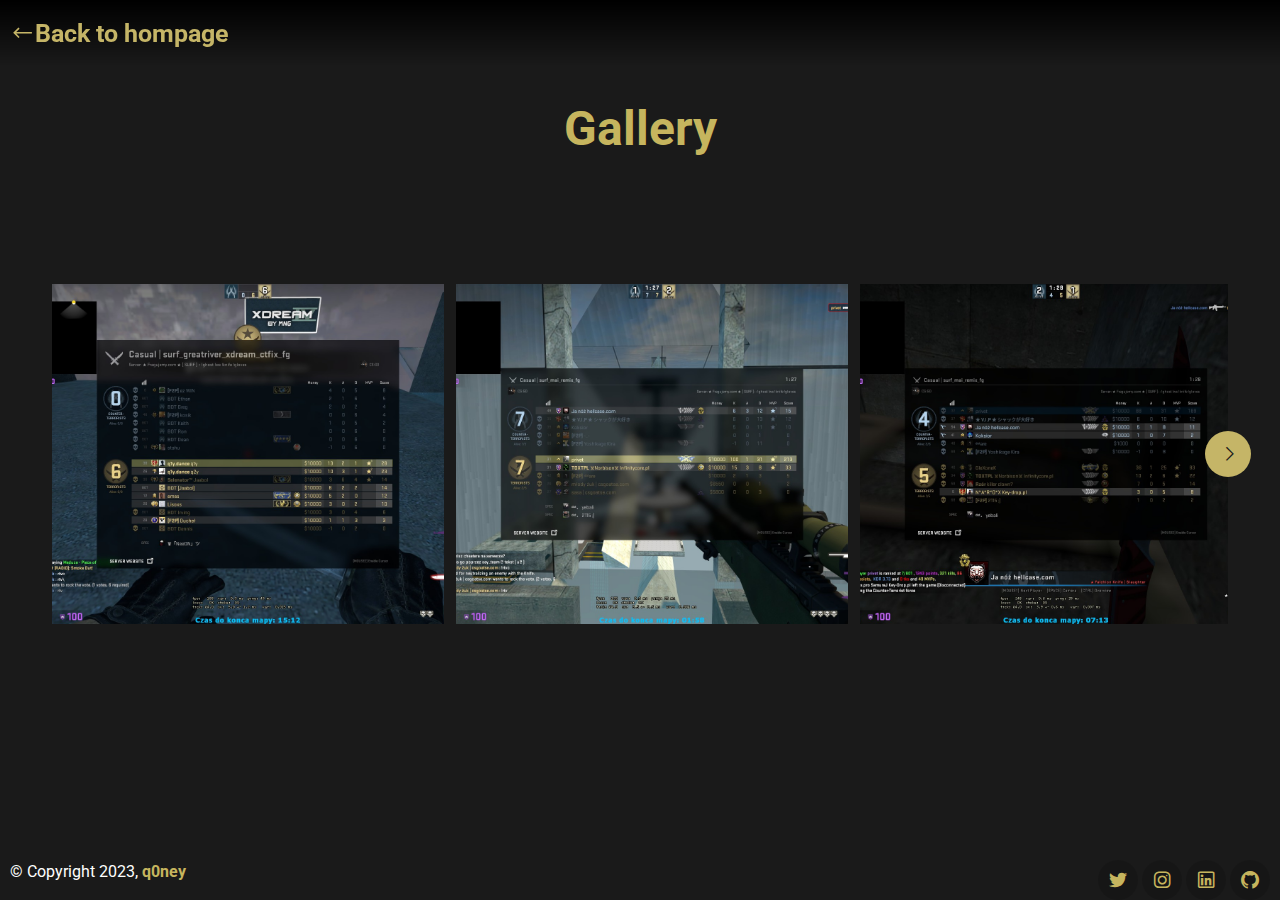
==== gallery.html @ 72ba7443 "Update" ====
<!DOCTYPE html>
<html lang="en">
<head>
<meta charset="UTF-8">
  <meta name="viewport" content="width=device-width, initial-scale=1.0">
  <title>Jakub Pasik's Gallery</title>
  <link rel="stylesheet" href="./assets/css/aos.css">
  <link rel="stylesheet" href="./assets/css/bootstrap.min.css">
  <link rel="stylesheet" href="./assets/css/line-awesome.min.css">
  <link rel="stylesheet" href="./assets/css/style.css">


  <script src="https://ajax.googleapis.com/ajax/libs/jquery/3.5.1/jquery.min.js"></script>
  <script src="./assets/js/bootstrap.bundle.min.js"></script>
  <script src="./assets/js/aos.js"></script>
  <script src="./assets/js/main.js"></script>
  
  <script> $(function() { AOS.init(); }); </script>

</head>
<body>
    <nav class="back-nav">
    <a class="back-btn link-custom" target="_blank" rel="nofollow noopener" href="index.html" ><i class="las la-long-arrow-alt-left"></i>Back to hompage</a>
    </nav>
<div class="container " style="max-width: 1200px; height: 800px; margin-top: 100px;"> 

    
    <div class="row pb-4 gallery-tittle">
        <h1>Gallery</h1>
    </div>

    <div class="wrapper">
      <i id="left" class="las la-angle-left"></i>
      <div class="carousel">
        <img src="/assets/images/img1.jpg" alt="img" draggable="false">
        <img src="/assets/images/img2.jpg" alt="img" draggable="false">
        <img src="/assets/images/img3.jpg" alt="img" draggable="false">
        <img src="/assets/images/img4.jpg" alt="img" draggable="false">
      </div>
      <i id="right" class="las la-angle-right"></i>
    </div>

    



    
      
    
 

    

    
   
</div>












<div class="footer">
    <div class="row gy-4 justify-content-between">
        <div class="col-auto">
            <p class="mb-0">&copy; Copyright 2023,<a href="https://github.com/q0ney" class="fw-bold"> q0ney</a></p>
        </div>
        <div class="col-auto">
            <div class="social-icons">
                <a href="https://twitter.com/q0ney"><i class="lab la-twitter"></i></a>
                <a href="https://www.instagram.com/q0ney_/"><i class="lab la-instagram"></i></a>
                <a href="https://pl.linkedin.com/in/jakub-pasik-7a829725a"><i class="lab la-linkedin"></i></a>
                <a href="https://github.com/q0ney"><i class="lab la-github"></i></a>
            </div>
        </div>
    </div>
  </div>



  <script src="./assets/js/slider.js"></script>


</body>
</html>
---- assets/css/line-awesome.min.css ----
.la,.lab,.lad,.lal,.lar,.las{-moz-osx-font-smoothing:grayscale;-webkit-font-smoothing:antialiased;display:inline-block;font-style:normal;font-variant:normal;text-rendering:auto;line-height:1}.la-lg{font-size:1.33333em;line-height:.75em;vertical-align:-.0667em}.la-xs{font-size:.75em}.la-sm{font-size:.875em}.la-1x{font-size:1em}.la-2x{font-size:2em}.la-3x{font-size:3em}.la-4x{font-size:4em}.la-5x{font-size:5em}.la-6x{font-size:6em}.la-7x{font-size:7em}.la-8x{font-size:8em}.la-9x{font-size:9em}.la-10x{font-size:10em}.la-fw{text-align:center;width:1.25em}.la-ul{list-style-type:none;margin-left:2.5em;padding-left:0}.la-ul>li{position:relative}.la-li{left:-2em;position:absolute;text-align:center;width:2em;line-height:inherit}.la-border{border:solid .08em #eee;border-radius:.1em;padding:.2em .25em .15em}.la-pull-left{float:left}.la-pull-right{float:right}.la.la-pull-left,.lab.la-pull-left,.lal.la-pull-left,.lar.la-pull-left,.las.la-pull-left{margin-right:.3em}.la.la-pull-right,.lab.la-pull-right,.lal.la-pull-right,.lar.la-pull-right,.las.la-pull-right{margin-left:.3em}.la-spin{-webkit-animation:la-spin 2s infinite linear;animation:la-spin 2s infinite linear}.la-pulse{-webkit-animation:la-spin 1s infinite steps(8);animation:la-spin 1s infinite steps(8)}@-webkit-keyframes la-spin{0%{-webkit-transform:rotate(0);transform:rotate(0)}100%{-webkit-transform:rotate(360deg);transform:rotate(360deg)}}@keyframes la-spin{0%{-webkit-transform:rotate(0);transform:rotate(0)}100%{-webkit-transform:rotate(360deg);transform:rotate(360deg)}}.la-rotate-90{-webkit-transform:rotate(90deg);transform:rotate(90deg)}.la-rotate-180{-webkit-transform:rotate(180deg);transform:rotate(180deg)}.la-rotate-270{-webkit-transform:rotate(270deg);transform:rotate(270deg)}.la-flip-horizontal{-webkit-transform:scale(-1,1);transform:scale(-1,1)}.la-flip-vertical{-webkit-transform:scale(1,-1);transform:scale(1,-1)}.la-flip-both,.la-flip-horizontal.la-flip-vertical{-webkit-transform:scale(-1,-1);transform:scale(-1,-1)}:root .la-flip-both,:root .la-flip-horizontal,:root .la-flip-vertical,:root .la-rotate-180,:root .la-rotate-270,:root .la-rotate-90{-webkit-filter:none;filter:none}.la-stack{display:inline-block;height:2em;line-height:2em;position:relative;vertical-align:middle;width:2.5em}.la-stack-1x,.la-stack-2x{left:0;position:absolute;text-align:center;width:100%}.la-stack-1x{line-height:inherit}.la-stack-2x{font-size:2em}.la-inverse{color:#fff}.la-500px:before{content:"\f26e"}.la-accessible-icon:before{content:"\f368"}.la-accusoft:before{content:"\f369"}.la-acquisitions-incorporated:before{content:"\f6af"}.la-ad:before{content:"\f641"}.la-address-book:before{content:"\f2b9"}.la-address-card:before{content:"\f2bb"}.la-adjust:before{content:"\f042"}.la-adn:before{content:"\f170"}.la-adobe:before{content:"\f778"}.la-adversal:before{content:"\f36a"}.la-affiliatetheme:before{content:"\f36b"}.la-air-freshener:before{content:"\f5d0"}.la-airbnb:before{content:"\f834"}.la-algolia:before{content:"\f36c"}.la-align-center:before{content:"\f037"}.la-align-justify:before{content:"\f039"}.la-align-left:before{content:"\f036"}.la-align-right:before{content:"\f038"}.la-alipay:before{content:"\f642"}.la-allergies:before{content:"\f461"}.la-amazon:before{content:"\f270"}.la-amazon-pay:before{content:"\f42c"}.la-ambulance:before{content:"\f0f9"}.la-american-sign-language-interpreting:before{content:"\f2a3"}.la-amilia:before{content:"\f36d"}.la-anchor:before{content:"\f13d"}.la-android:before{content:"\f17b"}.la-angellist:before{content:"\f209"}.la-angle-double-down:before{content:"\f103"}.la-angle-double-left:before{content:"\f100"}.la-angle-double-right:before{content:"\f101"}.la-angle-double-up:before{content:"\f102"}.la-angle-down:before{content:"\f107"}.la-angle-left:before{content:"\f104"}.la-angle-right:before{content:"\f105"}.la-angle-up:before{content:"\f106"}.la-angry:before{content:"\f556"}.la-angrycreative:before{content:"\f36e"}.la-angular:before{content:"\f420"}.la-ankh:before{content:"\f644"}.la-app-store:before{content:"\f36f"}.la-app-store-ios:before{content:"\f370"}.la-apper:before{content:"\f371"}.la-apple:before{content:"\f179"}.la-apple-alt:before{content:"\f5d1"}.la-apple-pay:before{content:"\f415"}.la-archive:before{content:"\f187"}.la-archway:before{content:"\f557"}.la-arrow-alt-circle-down:before{content:"\f358"}.la-arrow-alt-circle-left:before{content:"\f359"}.la-arrow-alt-circle-right:before{content:"\f35a"}.la-arrow-alt-circle-up:before{content:"\f35b"}.la-arrow-circle-down:before{content:"\f0ab"}.la-arrow-circle-left:before{content:"\f0a8"}.la-arrow-circle-right:before{content:"\f0a9"}.la-arrow-circle-up:before{content:"\f0aa"}.la-arrow-down:before{content:"\f063"}.la-arrow-left:before{content:"\f060"}.la-arrow-right:before{content:"\f061"}.la-arrow-up:before{content:"\f062"}.la-arrows-alt:before{content:"\f0b2"}.la-arrows-alt-h:before{content:"\f337"}.la-arrows-alt-v:before{content:"\f338"}.la-artstation:before{content:"\f77a"}.la-assistive-listening-systems:before{content:"\f2a2"}.la-asterisk:before{content:"\f069"}.la-asymmetrik:before{content:"\f372"}.la-at:before{content:"\f1fa"}.la-atlas:before{content:"\f558"}.la-atlassian:before{content:"\f77b"}.la-atom:before{content:"\f5d2"}.la-audible:before{content:"\f373"}.la-audio-description:before{content:"\f29e"}.la-autoprefixer:before{content:"\f41c"}.la-avianex:before{content:"\f374"}.la-aviato:before{content:"\f421"}.la-award:before{content:"\f559"}.la-aws:before{content:"\f375"}.la-baby:before{content:"\f77c"}.la-baby-carriage:before{content:"\f77d"}.la-backspace:before{content:"\f55a"}.la-backward:before{content:"\f04a"}.la-bacon:before{content:"\f7e5"}.la-balance-scale:before{content:"\f24e"}.la-balance-scale-left:before{content:"\f515"}.la-balance-scale-right:before{content:"\f516"}.la-ban:before{content:"\f05e"}.la-band-aid:before{content:"\f462"}.la-bandcamp:before{content:"\f2d5"}.la-barcode:before{content:"\f02a"}.la-bars:before{content:"\f0c9"}.la-baseball-ball:before{content:"\f433"}.la-basketball-ball:before{content:"\f434"}.la-bath:before{content:"\f2cd"}.la-battery-empty:before{content:"\f244"}.la-battery-full:before{content:"\f240"}.la-battery-half:before{content:"\f242"}.la-battery-quarter:before{content:"\f243"}.la-battery-three-quarters:before{content:"\f241"}.la-battle-net:before{content:"\f835"}.la-bed:before{content:"\f236"}.la-beer:before{content:"\f0fc"}.la-behance:before{content:"\f1b4"}.la-behance-square:before{content:"\f1b5"}.la-bell:before{content:"\f0f3"}.la-bell-slash:before{content:"\f1f6"}.la-bezier-curve:before{content:"\f55b"}.la-bible:before{content:"\f647"}.la-bicycle:before{content:"\f206"}.la-biking:before{content:"\f84a"}.la-bimobject:before{content:"\f378"}.la-binoculars:before{content:"\f1e5"}.la-biohazard:before{content:"\f780"}.la-birthday-cake:before{content:"\f1fd"}.la-bitbucket:before{content:"\f171"}.la-bitcoin:before{content:"\f379"}.la-bity:before{content:"\f37a"}.la-black-tie:before{content:"\f27e"}.la-blackberry:before{content:"\f37b"}.la-blender:before{content:"\f517"}.la-blender-phone:before{content:"\f6b6"}.la-blind:before{content:"\f29d"}.la-blog:before{content:"\f781"}.la-blogger:before{content:"\f37c"}.la-blogger-b:before{content:"\f37d"}.la-bluetooth:before{content:"\f293"}.la-bluetooth-b:before{content:"\f294"}.la-bold:before{content:"\f032"}.la-bolt:before{content:"\f0e7"}.la-bomb:before{content:"\f1e2"}.la-bone:before{content:"\f5d7"}.la-bong:before{content:"\f55c"}.la-book:before{content:"\f02d"}.la-book-dead:before{content:"\f6b7"}.la-book-medical:before{content:"\f7e6"}.la-book-open:before{content:"\f518"}.la-book-reader:before{content:"\f5da"}.la-bookmark:before{content:"\f02e"}.la-bootstrap:before{content:"\f836"}.la-border-all:before{content:"\f84c"}.la-border-none:before{content:"\f850"}.la-border-style:before{content:"\f853"}.la-bowling-ball:before{content:"\f436"}.la-box:before{content:"\f466"}.la-box-open:before{content:"\f49e"}.la-boxes:before{content:"\f468"}.la-braille:before{content:"\f2a1"}.la-brain:before{content:"\f5dc"}.la-bread-slice:before{content:"\f7ec"}.la-briefcase:before{content:"\f0b1"}.la-briefcase-medical:before{content:"\f469"}.la-broadcast-tower:before{content:"\f519"}.la-broom:before{content:"\f51a"}.la-brush:before{content:"\f55d"}.la-btc:before{content:"\f15a"}.la-buffer:before{content:"\f837"}.la-bug:before{content:"\f188"}.la-building:before{content:"\f1ad"}.la-bullhorn:before{content:"\f0a1"}.la-bullseye:before{content:"\f140"}.la-burn:before{content:"\f46a"}.la-buromobelexperte:before{content:"\f37f"}.la-bus:before{content:"\f207"}.la-bus-alt:before{content:"\f55e"}.la-business-time:before{content:"\f64a"}.la-buy-n-large:before{content:"\f8a6"}.la-buysellads:before{content:"\f20d"}.la-calculator:before{content:"\f1ec"}.la-calendar:before{content:"\f133"}.la-calendar-alt:before{content:"\f073"}.la-calendar-check:before{content:"\f274"}.la-calendar-day:before{content:"\f783"}.la-calendar-minus:before{content:"\f272"}.la-calendar-plus:before{content:"\f271"}.la-calendar-times:before{content:"\f273"}.la-calendar-week:before{content:"\f784"}.la-camera:before{content:"\f030"}.la-camera-retro:before{content:"\f083"}.la-campground:before{content:"\f6bb"}.la-canadian-maple-leaf:before{content:"\f785"}.la-candy-cane:before{content:"\f786"}.la-cannabis:before{content:"\f55f"}.la-capsules:before{content:"\f46b"}.la-car:before{content:"\f1b9"}.la-car-alt:before{content:"\f5de"}.la-car-battery:before{content:"\f5df"}.la-car-crash:before{content:"\f5e1"}.la-car-side:before{content:"\f5e4"}.la-caret-down:before{content:"\f0d7"}.la-caret-left:before{content:"\f0d9"}.la-caret-right:before{content:"\f0da"}.la-caret-square-down:before{content:"\f150"}.la-caret-square-left:before{content:"\f191"}.la-caret-square-right:before{content:"\f152"}.la-caret-square-up:before{content:"\f151"}.la-caret-up:before{content:"\f0d8"}.la-carrot:before{content:"\f787"}.la-cart-arrow-down:before{content:"\f218"}.la-cart-plus:before{content:"\f217"}.la-cash-register:before{content:"\f788"}.la-cat:before{content:"\f6be"}.la-cc-amazon-pay:before{content:"\f42d"}.la-cc-amex:before{content:"\f1f3"}.la-cc-apple-pay:before{content:"\f416"}.la-cc-diners-club:before{content:"\f24c"}.la-cc-discover:before{content:"\f1f2"}.la-cc-jcb:before{content:"\f24b"}.la-cc-mastercard:before{content:"\f1f1"}.la-cc-paypal:before{content:"\f1f4"}.la-cc-stripe:before{content:"\f1f5"}.la-cc-visa:before{content:"\f1f0"}.la-centercode:before{content:"\f380"}.la-centos:before{content:"\f789"}.la-certificate:before{content:"\f0a3"}.la-chair:before{content:"\f6c0"}.la-chalkboard:before{content:"\f51b"}.la-chalkboard-teacher:before{content:"\f51c"}.la-charging-station:before{content:"\f5e7"}.la-chart-area:before{content:"\f1fe"}.la-chart-bar:before{content:"\f080"}.la-chart-line:before{content:"\f201"}.la-chart-pie:before{content:"\f200"}.la-check:before{content:"\f00c"}.la-check-circle:before{content:"\f058"}.la-check-double:before{content:"\f560"}.la-check-square:before{content:"\f14a"}.la-cheese:before{content:"\f7ef"}.la-chess:before{content:"\f439"}.la-chess-bishop:before{content:"\f43a"}.la-chess-board:before{content:"\f43c"}.la-chess-king:before{content:"\f43f"}.la-chess-knight:before{content:"\f441"}.la-chess-pawn:before{content:"\f443"}.la-chess-queen:before{content:"\f445"}.la-chess-rook:before{content:"\f447"}.la-chevron-circle-down:before{content:"\f13a"}.la-chevron-circle-left:before{content:"\f137"}.la-chevron-circle-right:before{content:"\f138"}.la-chevron-circle-up:before{content:"\f139"}.la-chevron-down:before{content:"\f078"}.la-chevron-left:before{content:"\f053"}.la-chevron-right:before{content:"\f054"}.la-chevron-up:before{content:"\f077"}.la-child:before{content:"\f1ae"}.la-chrome:before{content:"\f268"}.la-chromecast:before{content:"\f838"}.la-church:before{content:"\f51d"}.la-circle:before{content:"\f111"}.la-circle-notch:before{content:"\f1ce"}.la-city:before{content:"\f64f"}.la-clinic-medical:before{content:"\f7f2"}.la-clipboard:before{content:"\f328"}.la-clipboard-check:before{content:"\f46c"}.la-clipboard-list:before{content:"\f46d"}.la-clock:before{content:"\f017"}.la-clone:before{content:"\f24d"}.la-closed-captioning:before{content:"\f20a"}.la-cloud:before{content:"\f0c2"}.la-cloud-download-alt:before{content:"\f381"}.la-cloud-meatball:before{content:"\f73b"}.la-cloud-moon:before{content:"\f6c3"}.la-cloud-moon-rain:before{content:"\f73c"}.la-cloud-rain:before{content:"\f73d"}.la-cloud-showers-heavy:before{content:"\f740"}.la-cloud-sun:before{content:"\f6c4"}.la-cloud-sun-rain:before{content:"\f743"}.la-cloud-upload-alt:before{content:"\f382"}.la-cloudscale:before{content:"\f383"}.la-cloudsmith:before{content:"\f384"}.la-cloudversify:before{content:"\f385"}.la-cocktail:before{content:"\f561"}.la-code:before{content:"\f121"}.la-code-branch:before{content:"\f126"}.la-codepen:before{content:"\f1cb"}.la-codiepie:before{content:"\f284"}.la-coffee:before{content:"\f0f4"}.la-cog:before{content:"\f013"}.la-cogs:before{content:"\f085"}.la-coins:before{content:"\f51e"}.la-columns:before{content:"\f0db"}.la-comment:before{content:"\f075"}.la-comment-alt:before{content:"\f27a"}.la-comment-dollar:before{content:"\f651"}.la-comment-dots:before{content:"\f4ad"}.la-comment-medical:before{content:"\f7f5"}.la-comment-slash:before{content:"\f4b3"}.la-comments:before{content:"\f086"}.la-comments-dollar:before{content:"\f653"}.la-compact-disc:before{content:"\f51f"}.la-compass:before{content:"\f14e"}.la-compress:before{content:"\f066"}.la-compress-arrows-alt:before{content:"\f78c"}.la-concierge-bell:before{content:"\f562"}.la-confluence:before{content:"\f78d"}.la-connectdevelop:before{content:"\f20e"}.la-contao:before{content:"\f26d"}.la-cookie:before{content:"\f563"}.la-cookie-bite:before{content:"\f564"}.la-copy:before{content:"\f0c5"}.la-copyright:before{content:"\f1f9"}.la-cotton-bureau:before{content:"\f89e"}.la-couch:before{content:"\f4b8"}.la-cpanel:before{content:"\f388"}.la-creative-commons:before{content:"\f25e"}.la-creative-commons-by:before{content:"\f4e7"}.la-creative-commons-nc:before{content:"\f4e8"}.la-creative-commons-nc-eu:before{content:"\f4e9"}.la-creative-commons-nc-jp:before{content:"\f4ea"}.la-creative-commons-nd:before{content:"\f4eb"}.la-creative-commons-pd:before{content:"\f4ec"}.la-creative-commons-pd-alt:before{content:"\f4ed"}.la-creative-commons-remix:before{content:"\f4ee"}.la-creative-commons-sa:before{content:"\f4ef"}.la-creative-commons-sampling:before{content:"\f4f0"}.la-creative-commons-sampling-plus:before{content:"\f4f1"}.la-creative-commons-share:before{content:"\f4f2"}.la-creative-commons-zero:before{content:"\f4f3"}.la-credit-card:before{content:"\f09d"}.la-critical-role:before{content:"\f6c9"}.la-crop:before{content:"\f125"}.la-crop-alt:before{content:"\f565"}.la-cross:before{content:"\f654"}.la-crosshairs:before{content:"\f05b"}.la-crow:before{content:"\f520"}.la-crown:before{content:"\f521"}.la-crutch:before{content:"\f7f7"}.la-css3:before{content:"\f13c"}.la-css3-alt:before{content:"\f38b"}.la-cube:before{content:"\f1b2"}.la-cubes:before{content:"\f1b3"}.la-cut:before{content:"\f0c4"}.la-cuttlefish:before{content:"\f38c"}.la-d-and-d:before{content:"\f38d"}.la-d-and-d-beyond:before{content:"\f6ca"}.la-dashcube:before{content:"\f210"}.la-database:before{content:"\f1c0"}.la-deaf:before{content:"\f2a4"}.la-delicious:before{content:"\f1a5"}.la-democrat:before{content:"\f747"}.la-deploydog:before{content:"\f38e"}.la-deskpro:before{content:"\f38f"}.la-desktop:before{content:"\f108"}.la-dev:before{content:"\f6cc"}.la-deviantart:before{content:"\f1bd"}.la-dharmachakra:before{content:"\f655"}.la-dhl:before{content:"\f790"}.la-diagnoses:before{content:"\f470"}.la-diaspora:before{content:"\f791"}.la-dice:before{content:"\f522"}.la-dice-d20:before{content:"\f6cf"}.la-dice-d6:before{content:"\f6d1"}.la-dice-five:before{content:"\f523"}.la-dice-four:before{content:"\f524"}.la-dice-one:before{content:"\f525"}.la-dice-six:before{content:"\f526"}.la-dice-three:before{content:"\f527"}.la-dice-two:before{content:"\f528"}.la-digg:before{content:"\f1a6"}.la-digital-ocean:before{content:"\f391"}.la-digital-tachograph:before{content:"\f566"}.la-directions:before{content:"\f5eb"}.la-discord:before{content:"\f392"}.la-discourse:before{content:"\f393"}.la-divide:before{content:"\f529"}.la-dizzy:before{content:"\f567"}.la-dna:before{content:"\f471"}.la-dochub:before{content:"\f394"}.la-docker:before{content:"\f395"}.la-dog:before{content:"\f6d3"}.la-dollar-sign:before{content:"\f155"}.la-dolly:before{content:"\f472"}.la-dolly-flatbed:before{content:"\f474"}.la-donate:before{content:"\f4b9"}.la-door-closed:before{content:"\f52a"}.la-door-open:before{content:"\f52b"}.la-dot-circle:before{content:"\f192"}.la-dove:before{content:"\f4ba"}.la-download:before{content:"\f019"}.la-draft2digital:before{content:"\f396"}.la-drafting-compass:before{content:"\f568"}.la-dragon:before{content:"\f6d5"}.la-draw-polygon:before{content:"\f5ee"}.la-dribbble:before{content:"\f17d"}.la-dribbble-square:before{content:"\f397"}.la-dropbox:before{content:"\f16b"}.la-drum:before{content:"\f569"}.la-drum-steelpan:before{content:"\f56a"}.la-drumstick-bite:before{content:"\f6d7"}.la-drupal:before{content:"\f1a9"}.la-dumbbell:before{content:"\f44b"}.la-dumpster:before{content:"\f793"}.la-dumpster-fire:before{content:"\f794"}.la-dungeon:before{content:"\f6d9"}.la-dyalog:before{content:"\f399"}.la-earlybirds:before{content:"\f39a"}.la-ebay:before{content:"\f4f4"}.la-edge:before{content:"\f282"}.la-edit:before{content:"\f044"}.la-egg:before{content:"\f7fb"}.la-eject:before{content:"\f052"}.la-elementor:before{content:"\f430"}.la-ellipsis-h:before{content:"\f141"}.la-ellipsis-v:before{content:"\f142"}.la-ello:before{content:"\f5f1"}.la-ember:before{content:"\f423"}.la-empire:before{content:"\f1d1"}.la-envelope:before{content:"\f0e0"}.la-envelope-open:before{content:"\f2b6"}.la-envelope-open-text:before{content:"\f658"}.la-envelope-square:before{content:"\f199"}.la-envira:before{content:"\f299"}.la-equals:before{content:"\f52c"}.la-eraser:before{content:"\f12d"}.la-erlang:before{content:"\f39d"}.la-ethereum:before{content:"\f42e"}.la-ethernet:before{content:"\f796"}.la-etsy:before{content:"\f2d7"}.la-euro-sign:before{content:"\f153"}.la-evernote:before{content:"\f839"}.la-exchange-alt:before{content:"\f362"}.la-exclamation:before{content:"\f12a"}.la-exclamation-circle:before{content:"\f06a"}.la-exclamation-triangle:before{content:"\f071"}.la-expand:before{content:"\f065"}.la-expand-arrows-alt:before{content:"\f31e"}.la-expeditedssl:before{content:"\f23e"}.la-external-link-alt:before{content:"\f35d"}.la-external-link-square-alt:before{content:"\f360"}.la-eye:before{content:"\f06e"}.la-eye-dropper:before{content:"\f1fb"}.la-eye-slash:before{content:"\f070"}.la-facebook:before{content:"\f09a"}.la-facebook-f:before{content:"\f39e"}.la-facebook-messenger:before{content:"\f39f"}.la-facebook-square:before{content:"\f082"}.la-fan:before{content:"\f863"}.la-fantasy-flight-games:before{content:"\f6dc"}.la-fast-backward:before{content:"\f049"}.la-fast-forward:before{content:"\f050"}.la-fax:before{content:"\f1ac"}.la-feather:before{content:"\f52d"}.la-feather-alt:before{content:"\f56b"}.la-fedex:before{content:"\f797"}.la-fedora:before{content:"\f798"}.la-female:before{content:"\f182"}.la-fighter-jet:before{content:"\f0fb"}.la-figma:before{content:"\f799"}.la-file:before{content:"\f15b"}.la-file-alt:before{content:"\f15c"}.la-file-archive:before{content:"\f1c6"}.la-file-audio:before{content:"\f1c7"}.la-file-code:before{content:"\f1c9"}.la-file-contract:before{content:"\f56c"}.la-file-csv:before{content:"\f6dd"}.la-file-download:before{content:"\f56d"}.la-file-excel:before{content:"\f1c3"}.la-file-export:before{content:"\f56e"}.la-file-image:before{content:"\f1c5"}.la-file-import:before{content:"\f56f"}.la-file-invoice:before{content:"\f570"}.la-file-invoice-dollar:before{content:"\f571"}.la-file-medical:before{content:"\f477"}.la-file-medical-alt:before{content:"\f478"}.la-file-pdf:before{content:"\f1c1"}.la-file-powerpoint:before{content:"\f1c4"}.la-file-prescription:before{content:"\f572"}.la-file-signature:before{content:"\f573"}.la-file-upload:before{content:"\f574"}.la-file-video:before{content:"\f1c8"}.la-file-word:before{content:"\f1c2"}.la-fill:before{content:"\f575"}.la-fill-drip:before{content:"\f576"}.la-film:before{content:"\f008"}.la-filter:before{content:"\f0b0"}.la-fingerprint:before{content:"\f577"}.la-fire:before{content:"\f06d"}.la-fire-alt:before{content:"\f7e4"}.la-fire-extinguisher:before{content:"\f134"}.la-firefox:before{content:"\f269"}.la-first-aid:before{content:"\f479"}.la-first-order:before{content:"\f2b0"}.la-first-order-alt:before{content:"\f50a"}.la-firstdraft:before{content:"\f3a1"}.la-fish:before{content:"\f578"}.la-fist-raised:before{content:"\f6de"}.la-flag:before{content:"\f024"}.la-flag-checkered:before{content:"\f11e"}.la-flag-usa:before{content:"\f74d"}.la-flask:before{content:"\f0c3"}.la-flickr:before{content:"\f16e"}.la-flipboard:before{content:"\f44d"}.la-flushed:before{content:"\f579"}.la-fly:before{content:"\f417"}.la-folder:before{content:"\f07b"}.la-folder-minus:before{content:"\f65d"}.la-folder-open:before{content:"\f07c"}.la-folder-plus:before{content:"\f65e"}.la-font:before{content:"\f031"}.la-font-awesome:before{content:"\f2b4"}.la-font-awesome-alt:before{content:"\f35c"}.la-font-awesome-flag:before{content:"\f425"}.la-font-awesome-logo-full:before{content:"\f4e6"}.la-fonticons:before{content:"\f280"}.la-fonticons-fi:before{content:"\f3a2"}.la-football-ball:before{content:"\f44e"}.la-fort-awesome:before{content:"\f286"}.la-fort-awesome-alt:before{content:"\f3a3"}.la-forumbee:before{content:"\f211"}.la-forward:before{content:"\f04e"}.la-foursquare:before{content:"\f180"}.la-free-code-camp:before{content:"\f2c5"}.la-freebsd:before{content:"\f3a4"}.la-frog:before{content:"\f52e"}.la-frown:before{content:"\f119"}.la-frown-open:before{content:"\f57a"}.la-fulcrum:before{content:"\f50b"}.la-funnel-dollar:before{content:"\f662"}.la-futbol:before{content:"\f1e3"}.la-galactic-republic:before{content:"\f50c"}.la-galactic-senate:before{content:"\f50d"}.la-gamepad:before{content:"\f11b"}.la-gas-pump:before{content:"\f52f"}.la-gavel:before{content:"\f0e3"}.la-gem:before{content:"\f3a5"}.la-genderless:before{content:"\f22d"}.la-get-pocket:before{content:"\f265"}.la-gg:before{content:"\f260"}.la-gg-circle:before{content:"\f261"}.la-ghost:before{content:"\f6e2"}.la-gift:before{content:"\f06b"}.la-gifts:before{content:"\f79c"}.la-git:before{content:"\f1d3"}.la-git-alt:before{content:"\f841"}.la-git-square:before{content:"\f1d2"}.la-github:before{content:"\f09b"}.la-github-alt:before{content:"\f113"}.la-github-square:before{content:"\f092"}.la-gitkraken:before{content:"\f3a6"}.la-gitlab:before{content:"\f296"}.la-gitter:before{content:"\f426"}.la-glass-cheers:before{content:"\f79f"}.la-glass-martini:before{content:"\f000"}.la-glass-martini-alt:before{content:"\f57b"}.la-glass-whiskey:before{content:"\f7a0"}.la-glasses:before{content:"\f530"}.la-glide:before{content:"\f2a5"}.la-glide-g:before{content:"\f2a6"}.la-globe:before{content:"\f0ac"}.la-globe-africa:before{content:"\f57c"}.la-globe-americas:before{content:"\f57d"}.la-globe-asia:before{content:"\f57e"}.la-globe-europe:before{content:"\f7a2"}.la-gofore:before{content:"\f3a7"}.la-golf-ball:before{content:"\f450"}.la-goodreads:before{content:"\f3a8"}.la-goodreads-g:before{content:"\f3a9"}.la-google:before{content:"\f1a0"}.la-google-drive:before{content:"\f3aa"}.la-google-play:before{content:"\f3ab"}.la-google-plus:before{content:"\f2b3"}.la-google-plus-g:before{content:"\f0d5"}.la-google-plus-square:before{content:"\f0d4"}.la-google-wallet:before{content:"\f1ee"}.la-gopuram:before{content:"\f664"}.la-graduation-cap:before{content:"\f19d"}.la-gratipay:before{content:"\f184"}.la-grav:before{content:"\f2d6"}.la-greater-than:before{content:"\f531"}.la-greater-than-equal:before{content:"\f532"}.la-grimace:before{content:"\f57f"}.la-grin:before{content:"\f580"}.la-grin-alt:before{content:"\f581"}.la-grin-beam:before{content:"\f582"}.la-grin-beam-sweat:before{content:"\f583"}.la-grin-hearts:before{content:"\f584"}.la-grin-squint:before{content:"\f585"}.la-grin-squint-tears:before{content:"\f586"}.la-grin-stars:before{content:"\f587"}.la-grin-tears:before{content:"\f588"}.la-grin-tongue:before{content:"\f589"}.la-grin-tongue-squint:before{content:"\f58a"}.la-grin-tongue-wink:before{content:"\f58b"}.la-grin-wink:before{content:"\f58c"}.la-grip-horizontal:before{content:"\f58d"}.la-grip-lines:before{content:"\f7a4"}.la-grip-lines-vertical:before{content:"\f7a5"}.la-grip-vertical:before{content:"\f58e"}.la-gripfire:before{content:"\f3ac"}.la-grunt:before{content:"\f3ad"}.la-guitar:before{content:"\f7a6"}.la-gulp:before{content:"\f3ae"}.la-h-square:before{content:"\f0fd"}.la-hacker-news:before{content:"\f1d4"}.la-hacker-news-square:before{content:"\f3af"}.la-hackerrank:before{content:"\f5f7"}.la-hamburger:before{content:"\f805"}.la-hammer:before{content:"\f6e3"}.la-hamsa:before{content:"\f665"}.la-hand-holding:before{content:"\f4bd"}.la-hand-holding-heart:before{content:"\f4be"}.la-hand-holding-usd:before{content:"\f4c0"}.la-hand-lizard:before{content:"\f258"}.la-hand-middle-finger:before{content:"\f806"}.la-hand-paper:before{content:"\f256"}.la-hand-peace:before{content:"\f25b"}.la-hand-point-down:before{content:"\f0a7"}.la-hand-point-left:before{content:"\f0a5"}.la-hand-point-right:before{content:"\f0a4"}.la-hand-point-up:before{content:"\f0a6"}.la-hand-pointer:before{content:"\f25a"}.la-hand-rock:before{content:"\f255"}.la-hand-scissors:before{content:"\f257"}.la-hand-spock:before{content:"\f259"}.la-hands:before{content:"\f4c2"}.la-hands-helping:before{content:"\f4c4"}.la-handshake:before{content:"\f2b5"}.la-hanukiah:before{content:"\f6e6"}.la-hard-hat:before{content:"\f807"}.la-hashtag:before{content:"\f292"}.la-hat-cowboy:before{content:"\f8c0"}.la-hat-cowboy-side:before{content:"\f8c1"}.la-hat-wizard:before{content:"\f6e8"}.la-haykal:before{content:"\f666"}.la-hdd:before{content:"\f0a0"}.la-heading:before{content:"\f1dc"}.la-headphones:before{content:"\f025"}.la-headphones-alt:before{content:"\f58f"}.la-headset:before{content:"\f590"}.la-heart:before{content:"\f004"}.la-heart-broken:before{content:"\f7a9"}.la-heartbeat:before{content:"\f21e"}.la-helicopter:before{content:"\f533"}.la-highlighter:before{content:"\f591"}.la-hiking:before{content:"\f6ec"}.la-hippo:before{content:"\f6ed"}.la-hips:before{content:"\f452"}.la-hire-a-helper:before{content:"\f3b0"}.la-history:before{content:"\f1da"}.la-hockey-puck:before{content:"\f453"}.la-holly-berry:before{content:"\f7aa"}.la-home:before{content:"\f015"}.la-hooli:before{content:"\f427"}.la-hornbill:before{content:"\f592"}.la-horse:before{content:"\f6f0"}.la-horse-head:before{content:"\f7ab"}.la-hospital:before{content:"\f0f8"}.la-hospital-alt:before{content:"\f47d"}.la-hospital-symbol:before{content:"\f47e"}.la-hot-tub:before{content:"\f593"}.la-hotdog:before{content:"\f80f"}.la-hotel:before{content:"\f594"}.la-hotjar:before{content:"\f3b1"}.la-hourglass:before{content:"\f254"}.la-hourglass-end:before{content:"\f253"}.la-hourglass-half:before{content:"\f252"}.la-hourglass-start:before{content:"\f251"}.la-house-damage:before{content:"\f6f1"}.la-houzz:before{content:"\f27c"}.la-hryvnia:before{content:"\f6f2"}.la-html5:before{content:"\f13b"}.la-hubspot:before{content:"\f3b2"}.la-i-cursor:before{content:"\f246"}.la-ice-cream:before{content:"\f810"}.la-icicles:before{content:"\f7ad"}.la-icons:before{content:"\f86d"}.la-id-badge:before{content:"\f2c1"}.la-id-card:before{content:"\f2c2"}.la-id-card-alt:before{content:"\f47f"}.la-igloo:before{content:"\f7ae"}.la-image:before{content:"\f03e"}.la-images:before{content:"\f302"}.la-imdb:before{content:"\f2d8"}.la-inbox:before{content:"\f01c"}.la-indent:before{content:"\f03c"}.la-industry:before{content:"\f275"}.la-infinity:before{content:"\f534"}.la-info:before{content:"\f129"}.la-info-circle:before{content:"\f05a"}.la-instagram:before{content:"\f16d"}.la-intercom:before{content:"\f7af"}.la-internet-explorer:before{content:"\f26b"}.la-invision:before{content:"\f7b0"}.la-ioxhost:before{content:"\f208"}.la-italic:before{content:"\f033"}.la-itch-io:before{content:"\f83a"}.la-itunes:before{content:"\f3b4"}.la-itunes-note:before{content:"\f3b5"}.la-java:before{content:"\f4e4"}.la-jedi:before{content:"\f669"}.la-jedi-order:before{content:"\f50e"}.la-jenkins:before{content:"\f3b6"}.la-jira:before{content:"\f7b1"}.la-joget:before{content:"\f3b7"}.la-joint:before{content:"\f595"}.la-joomla:before{content:"\f1aa"}.la-journal-whills:before{content:"\f66a"}.la-js:before{content:"\f3b8"}.la-js-square:before{content:"\f3b9"}.la-jsfiddle:before{content:"\f1cc"}.la-kaaba:before{content:"\f66b"}.la-kaggle:before{content:"\f5fa"}.la-key:before{content:"\f084"}.la-keybase:before{content:"\f4f5"}.la-keyboard:before{content:"\f11c"}.la-keycdn:before{content:"\f3ba"}.la-khanda:before{content:"\f66d"}.la-kickstarter:before{content:"\f3bb"}.la-kickstarter-k:before{content:"\f3bc"}.la-kiss:before{content:"\f596"}.la-kiss-beam:before{content:"\f597"}.la-kiss-wink-heart:before{content:"\f598"}.la-kiwi-bird:before{content:"\f535"}.la-korvue:before{content:"\f42f"}.la-landmark:before{content:"\f66f"}.la-language:before{content:"\f1ab"}.la-laptop:before{content:"\f109"}.la-laptop-code:before{content:"\f5fc"}.la-laptop-medical:before{content:"\f812"}.la-laravel:before{content:"\f3bd"}.la-lastfm:before{content:"\f202"}.la-lastfm-square:before{content:"\f203"}.la-laugh:before{content:"\f599"}.la-laugh-beam:before{content:"\f59a"}.la-laugh-squint:before{content:"\f59b"}.la-laugh-wink:before{content:"\f59c"}.la-layer-group:before{content:"\f5fd"}.la-leaf:before{content:"\f06c"}.la-leanpub:before{content:"\f212"}.la-lemon:before{content:"\f094"}.la-less:before{content:"\f41d"}.la-less-than:before{content:"\f536"}.la-less-than-equal:before{content:"\f537"}.la-level-down-alt:before{content:"\f3be"}.la-level-up-alt:before{content:"\f3bf"}.la-life-ring:before{content:"\f1cd"}.la-lightbulb:before{content:"\f0eb"}.la-line:before{content:"\f3c0"}.la-link:before{content:"\f0c1"}.la-linkedin:before{content:"\f08c"}.la-linkedin-in:before{content:"\f0e1"}.la-linode:before{content:"\f2b8"}.la-linux:before{content:"\f17c"}.la-lira-sign:before{content:"\f195"}.la-list:before{content:"\f03a"}.la-list-alt:before{content:"\f022"}.la-list-ol:before{content:"\f0cb"}.la-list-ul:before{content:"\f0ca"}.la-location-arrow:before{content:"\f124"}.la-lock:before{content:"\f023"}.la-lock-open:before{content:"\f3c1"}.la-long-arrow-alt-down:before{content:"\f309"}.la-long-arrow-alt-left:before{content:"\f30a"}.la-long-arrow-alt-right:before{content:"\f30b"}.la-long-arrow-alt-up:before{content:"\f30c"}.la-low-vision:before{content:"\f2a8"}.la-luggage-cart:before{content:"\f59d"}.la-lyft:before{content:"\f3c3"}.la-magento:before{content:"\f3c4"}.la-magic:before{content:"\f0d0"}.la-magnet:before{content:"\f076"}.la-mail-bulk:before{content:"\f674"}.la-mailchimp:before{content:"\f59e"}.la-male:before{content:"\f183"}.la-mandalorian:before{content:"\f50f"}.la-map:before{content:"\f279"}.la-map-marked:before{content:"\f59f"}.la-map-marked-alt:before{content:"\f5a0"}.la-map-marker:before{content:"\f041"}.la-map-marker-alt:before{content:"\f3c5"}.la-map-pin:before{content:"\f276"}.la-map-signs:before{content:"\f277"}.la-markdown:before{content:"\f60f"}.la-marker:before{content:"\f5a1"}.la-mars:before{content:"\f222"}.la-mars-double:before{content:"\f227"}.la-mars-stroke:before{content:"\f229"}.la-mars-stroke-h:before{content:"\f22b"}.la-mars-stroke-v:before{content:"\f22a"}.la-mask:before{content:"\f6fa"}.la-mastodon:before{content:"\f4f6"}.la-maxcdn:before{content:"\f136"}.la-mdb:before{content:"\f8ca"}.la-medal:before{content:"\f5a2"}.la-medapps:before{content:"\f3c6"}.la-medium:before{content:"\f23a"}.la-medium-m:before{content:"\f3c7"}.la-medkit:before{content:"\f0fa"}.la-medrt:before{content:"\f3c8"}.la-meetup:before{content:"\f2e0"}.la-megaport:before{content:"\f5a3"}.la-meh:before{content:"\f11a"}.la-meh-blank:before{content:"\f5a4"}.la-meh-rolling-eyes:before{content:"\f5a5"}.la-memory:before{content:"\f538"}.la-mendeley:before{content:"\f7b3"}.la-menorah:before{content:"\f676"}.la-mercury:before{content:"\f223"}.la-meteor:before{content:"\f753"}.la-microchip:before{content:"\f2db"}.la-microphone:before{content:"\f130"}.la-microphone-alt:before{content:"\f3c9"}.la-microphone-alt-slash:before{content:"\f539"}.la-microphone-slash:before{content:"\f131"}.la-microscope:before{content:"\f610"}.la-microsoft:before{content:"\f3ca"}.la-minus:before{content:"\f068"}.la-minus-circle:before{content:"\f056"}.la-minus-square:before{content:"\f146"}.la-mitten:before{content:"\f7b5"}.la-mix:before{content:"\f3cb"}.la-mixcloud:before{content:"\f289"}.la-mizuni:before{content:"\f3cc"}.la-mobile:before{content:"\f10b"}.la-mobile-alt:before{content:"\f3cd"}.la-modx:before{content:"\f285"}.la-monero:before{content:"\f3d0"}.la-money-bill:before{content:"\f0d6"}.la-money-bill-alt:before{content:"\f3d1"}.la-money-bill-wave:before{content:"\f53a"}.la-money-bill-wave-alt:before{content:"\f53b"}.la-money-check:before{content:"\f53c"}.la-money-check-alt:before{content:"\f53d"}.la-monument:before{content:"\f5a6"}.la-moon:before{content:"\f186"}.la-mortar-pestle:before{content:"\f5a7"}.la-mosque:before{content:"\f678"}.la-motorcycle:before{content:"\f21c"}.la-mountain:before{content:"\f6fc"}.la-mouse:before{content:"\f8cc"}.la-mouse-pointer:before{content:"\f245"}.la-mug-hot:before{content:"\f7b6"}.la-music:before{content:"\f001"}.la-napster:before{content:"\f3d2"}.la-neos:before{content:"\f612"}.la-network-wired:before{content:"\f6ff"}.la-neuter:before{content:"\f22c"}.la-newspaper:before{content:"\f1ea"}.la-nimblr:before{content:"\f5a8"}.la-node:before{content:"\f419"}.la-node-js:before{content:"\f3d3"}.la-not-equal:before{content:"\f53e"}.la-notes-medical:before{content:"\f481"}.la-npm:before{content:"\f3d4"}.la-ns8:before{content:"\f3d5"}.la-nutritionix:before{content:"\f3d6"}.la-object-group:before{content:"\f247"}.la-object-ungroup:before{content:"\f248"}.la-odnoklassniki:before{content:"\f263"}.la-odnoklassniki-square:before{content:"\f264"}.la-oil-can:before{content:"\f613"}.la-old-republic:before{content:"\f510"}.la-om:before{content:"\f679"}.la-opencart:before{content:"\f23d"}.la-openid:before{content:"\f19b"}.la-opera:before{content:"\f26a"}.la-optin-monster:before{content:"\f23c"}.la-orcid:before{content:"\f8d2"}.la-osi:before{content:"\f41a"}.la-otter:before{content:"\f700"}.la-outdent:before{content:"\f03b"}.la-page4:before{content:"\f3d7"}.la-pagelines:before{content:"\f18c"}.la-pager:before{content:"\f815"}.la-paint-brush:before{content:"\f1fc"}.la-paint-roller:before{content:"\f5aa"}.la-palette:before{content:"\f53f"}.la-palfed:before{content:"\f3d8"}.la-pallet:before{content:"\f482"}.la-paper-plane:before{content:"\f1d8"}.la-paperclip:before{content:"\f0c6"}.la-parachute-box:before{content:"\f4cd"}.la-paragraph:before{content:"\f1dd"}.la-parking:before{content:"\f540"}.la-passport:before{content:"\f5ab"}.la-pastafarianism:before{content:"\f67b"}.la-paste:before{content:"\f0ea"}.la-patreon:before{content:"\f3d9"}.la-pause:before{content:"\f04c"}.la-pause-circle:before{content:"\f28b"}.la-paw:before{content:"\f1b0"}.la-paypal:before{content:"\f1ed"}.la-peace:before{content:"\f67c"}.la-pen:before{content:"\f304"}.la-pen-alt:before{content:"\f305"}.la-pen-fancy:before{content:"\f5ac"}.la-pen-nib:before{content:"\f5ad"}.la-pen-square:before{content:"\f14b"}.la-pencil-alt:before{content:"\f303"}.la-pencil-ruler:before{content:"\f5ae"}.la-penny-arcade:before{content:"\f704"}.la-people-carry:before{content:"\f4ce"}.la-pepper-hot:before{content:"\f816"}.la-percent:before{content:"\f295"}.la-percentage:before{content:"\f541"}.la-periscope:before{content:"\f3da"}.la-person-booth:before{content:"\f756"}.la-phabricator:before{content:"\f3db"}.la-phoenix-framework:before{content:"\f3dc"}.la-phoenix-squadron:before{content:"\f511"}.la-phone:before{content:"\f095"}.la-phone-alt:before{content:"\f879"}.la-phone-slash:before{content:"\f3dd"}.la-phone-square:before{content:"\f098"}.la-phone-square-alt:before{content:"\f87b"}.la-phone-volume:before{content:"\f2a0"}.la-photo-video:before{content:"\f87c"}.la-php:before{content:"\f457"}.la-pied-piper:before{content:"\f2ae"}.la-pied-piper-alt:before{content:"\f1a8"}.la-pied-piper-hat:before{content:"\f4e5"}.la-pied-piper-pp:before{content:"\f1a7"}.la-piggy-bank:before{content:"\f4d3"}.la-pills:before{content:"\f484"}.la-pinterest:before{content:"\f0d2"}.la-pinterest-p:before{content:"\f231"}.la-pinterest-square:before{content:"\f0d3"}.la-pizza-slice:before{content:"\f818"}.la-place-of-worship:before{content:"\f67f"}.la-plane:before{content:"\f072"}.la-plane-arrival:before{content:"\f5af"}.la-plane-departure:before{content:"\f5b0"}.la-play:before{content:"\f04b"}.la-play-circle:before{content:"\f144"}.la-playstation:before{content:"\f3df"}.la-plug:before{content:"\f1e6"}.la-plus:before{content:"\f067"}.la-plus-circle:before{content:"\f055"}.la-plus-square:before{content:"\f0fe"}.la-podcast:before{content:"\f2ce"}.la-poll:before{content:"\f681"}.la-poll-h:before{content:"\f682"}.la-poo:before{content:"\f2fe"}.la-poo-storm:before{content:"\f75a"}.la-poop:before{content:"\f619"}.la-portrait:before{content:"\f3e0"}.la-pound-sign:before{content:"\f154"}.la-power-off:before{content:"\f011"}.la-pray:before{content:"\f683"}.la-praying-hands:before{content:"\f684"}.la-prescription:before{content:"\f5b1"}.la-prescription-bottle:before{content:"\f485"}.la-prescription-bottle-alt:before{content:"\f486"}.la-print:before{content:"\f02f"}.la-procedures:before{content:"\f487"}.la-product-hunt:before{content:"\f288"}.la-project-diagram:before{content:"\f542"}.la-pushed:before{content:"\f3e1"}.la-puzzle-piece:before{content:"\f12e"}.la-python:before{content:"\f3e2"}.la-qq:before{content:"\f1d6"}.la-qrcode:before{content:"\f029"}.la-question:before{content:"\f128"}.la-question-circle:before{content:"\f059"}.la-quidditch:before{content:"\f458"}.la-quinscape:before{content:"\f459"}.la-quora:before{content:"\f2c4"}.la-quote-left:before{content:"\f10d"}.la-quote-right:before{content:"\f10e"}.la-quran:before{content:"\f687"}.la-r-project:before{content:"\f4f7"}.la-radiation:before{content:"\f7b9"}.la-radiation-alt:before{content:"\f7ba"}.la-rainbow:before{content:"\f75b"}.la-random:before{content:"\f074"}.la-raspberry-pi:before{content:"\f7bb"}.la-ravelry:before{content:"\f2d9"}.la-react:before{content:"\f41b"}.la-reacteurope:before{content:"\f75d"}.la-readme:before{content:"\f4d5"}.la-rebel:before{content:"\f1d0"}.la-receipt:before{content:"\f543"}.la-record-vinyl:before{content:"\f8d9"}.la-recycle:before{content:"\f1b8"}.la-red-river:before{content:"\f3e3"}.la-reddit:before{content:"\f1a1"}.la-reddit-alien:before{content:"\f281"}.la-reddit-square:before{content:"\f1a2"}.la-redhat:before{content:"\f7bc"}.la-redo:before{content:"\f01e"}.la-redo-alt:before{content:"\f2f9"}.la-registered:before{content:"\f25d"}.la-remove-format:before{content:"\f87d"}.la-renren:before{content:"\f18b"}.la-reply:before{content:"\f3e5"}.la-reply-all:before{content:"\f122"}.la-replyd:before{content:"\f3e6"}.la-republican:before{content:"\f75e"}.la-researchgate:before{content:"\f4f8"}.la-resolving:before{content:"\f3e7"}.la-restroom:before{content:"\f7bd"}.la-retweet:before{content:"\f079"}.la-rev:before{content:"\f5b2"}.la-ribbon:before{content:"\f4d6"}.la-ring:before{content:"\f70b"}.la-road:before{content:"\f018"}.la-robot:before{content:"\f544"}.la-rocket:before{content:"\f135"}.la-rocketchat:before{content:"\f3e8"}.la-rockrms:before{content:"\f3e9"}.la-route:before{content:"\f4d7"}.la-rss:before{content:"\f09e"}.la-rss-square:before{content:"\f143"}.la-ruble-sign:before{content:"\f158"}.la-ruler:before{content:"\f545"}.la-ruler-combined:before{content:"\f546"}.la-ruler-horizontal:before{content:"\f547"}.la-ruler-vertical:before{content:"\f548"}.la-running:before{content:"\f70c"}.la-rupee-sign:before{content:"\f156"}.la-sad-cry:before{content:"\f5b3"}.la-sad-tear:before{content:"\f5b4"}.la-safari:before{content:"\f267"}.la-salesforce:before{content:"\f83b"}.la-sass:before{content:"\f41e"}.la-satellite:before{content:"\f7bf"}.la-satellite-dish:before{content:"\f7c0"}.la-save:before{content:"\f0c7"}.la-schlix:before{content:"\f3ea"}.la-school:before{content:"\f549"}.la-screwdriver:before{content:"\f54a"}.la-scribd:before{content:"\f28a"}.la-scroll:before{content:"\f70e"}.la-sd-card:before{content:"\f7c2"}.la-search:before{content:"\f002"}.la-search-dollar:before{content:"\f688"}.la-search-location:before{content:"\f689"}.la-search-minus:before{content:"\f010"}.la-search-plus:before{content:"\f00e"}.la-searchengin:before{content:"\f3eb"}.la-seedling:before{content:"\f4d8"}.la-sellcast:before{content:"\f2da"}.la-sellsy:before{content:"\f213"}.la-server:before{content:"\f233"}.la-servicestack:before{content:"\f3ec"}.la-shapes:before{content:"\f61f"}.la-share:before{content:"\f064"}.la-share-alt:before{content:"\f1e0"}.la-share-alt-square:before{content:"\f1e1"}.la-share-square:before{content:"\f14d"}.la-shekel-sign:before{content:"\f20b"}.la-shield-alt:before{content:"\f3ed"}.la-ship:before{content:"\f21a"}.la-shipping-fast:before{content:"\f48b"}.la-shirtsinbulk:before{content:"\f214"}.la-shoe-prints:before{content:"\f54b"}.la-shopping-bag:before{content:"\f290"}.la-shopping-basket:before{content:"\f291"}.la-shopping-cart:before{content:"\f07a"}.la-shopware:before{content:"\f5b5"}.la-shower:before{content:"\f2cc"}.la-shuttle-van:before{content:"\f5b6"}.la-sign:before{content:"\f4d9"}.la-sign-in-alt:before{content:"\f2f6"}.la-sign-language:before{content:"\f2a7"}.la-sign-out-alt:before{content:"\f2f5"}.la-signal:before{content:"\f012"}.la-signature:before{content:"\f5b7"}.la-sim-card:before{content:"\f7c4"}.la-simplybuilt:before{content:"\f215"}.la-sistrix:before{content:"\f3ee"}.la-sitemap:before{content:"\f0e8"}.la-sith:before{content:"\f512"}.la-skating:before{content:"\f7c5"}.la-sketch:before{content:"\f7c6"}.la-skiing:before{content:"\f7c9"}.la-skiing-nordic:before{content:"\f7ca"}.la-skull:before{content:"\f54c"}.la-skull-crossbones:before{content:"\f714"}.la-skyatlas:before{content:"\f216"}.la-skype:before{content:"\f17e"}.la-slack:before{content:"\f198"}.la-slack-hash:before{content:"\f3ef"}.la-slash:before{content:"\f715"}.la-sleigh:before{content:"\f7cc"}.la-sliders-h:before{content:"\f1de"}.la-slideshare:before{content:"\f1e7"}.la-smile:before{content:"\f118"}.la-smile-beam:before{content:"\f5b8"}.la-smile-wink:before{content:"\f4da"}.la-smog:before{content:"\f75f"}.la-smoking:before{content:"\f48d"}.la-smoking-ban:before{content:"\f54d"}.la-sms:before{content:"\f7cd"}.la-snapchat:before{content:"\f2ab"}.la-snapchat-ghost:before{content:"\f2ac"}.la-snapchat-square:before{content:"\f2ad"}.la-snowboarding:before{content:"\f7ce"}.la-snowflake:before{content:"\f2dc"}.la-snowman:before{content:"\f7d0"}.la-snowplow:before{content:"\f7d2"}.la-socks:before{content:"\f696"}.la-solar-panel:before{content:"\f5ba"}.la-sort:before{content:"\f0dc"}.la-sort-alpha-down:before{content:"\f15d"}.la-sort-alpha-down-alt:before{content:"\f881"}.la-sort-alpha-up:before{content:"\f15e"}.la-sort-alpha-up-alt:before{content:"\f882"}.la-sort-amount-down:before{content:"\f160"}.la-sort-amount-down-alt:before{content:"\f884"}.la-sort-amount-up:before{content:"\f161"}.la-sort-amount-up-alt:before{content:"\f885"}.la-sort-down:before{content:"\f0dd"}.la-sort-numeric-down:before{content:"\f162"}.la-sort-numeric-down-alt:before{content:"\f886"}.la-sort-numeric-up:before{content:"\f163"}.la-sort-numeric-up-alt:before{content:"\f887"}.la-sort-up:before{content:"\f0de"}.la-soundcloud:before{content:"\f1be"}.la-sourcetree:before{content:"\f7d3"}.la-spa:before{content:"\f5bb"}.la-space-shuttle:before{content:"\f197"}.la-speakap:before{content:"\f3f3"}.la-speaker-deck:before{content:"\f83c"}.la-spell-check:before{content:"\f891"}.la-spider:before{content:"\f717"}.la-spinner:before{content:"\f110"}.la-splotch:before{content:"\f5bc"}.la-spotify:before{content:"\f1bc"}.la-spray-can:before{content:"\f5bd"}.la-square:before{content:"\f0c8"}.la-square-full:before{content:"\f45c"}.la-square-root-alt:before{content:"\f698"}.la-squarespace:before{content:"\f5be"}.la-stack-exchange:before{content:"\f18d"}.la-stack-overflow:before{content:"\f16c"}.la-stackpath:before{content:"\f842"}.la-stamp:before{content:"\f5bf"}.la-star:before{content:"\f005"}.la-star-and-crescent:before{content:"\f699"}.la-star-half:before{content:"\f089"}.la-star-half-alt:before{content:"\f5c0"}.la-star-of-david:before{content:"\f69a"}.la-star-of-life:before{content:"\f621"}.la-staylinked:before{content:"\f3f5"}.la-steam:before{content:"\f1b6"}.la-steam-square:before{content:"\f1b7"}.la-steam-symbol:before{content:"\f3f6"}.la-step-backward:before{content:"\f048"}.la-step-forward:before{content:"\f051"}.la-stethoscope:before{content:"\f0f1"}.la-sticker-mule:before{content:"\f3f7"}.la-sticky-note:before{content:"\f249"}.la-stop:before{content:"\f04d"}.la-stop-circle:before{content:"\f28d"}.la-stopwatch:before{content:"\f2f2"}.la-store:before{content:"\f54e"}.la-store-alt:before{content:"\f54f"}.la-strava:before{content:"\f428"}.la-stream:before{content:"\f550"}.la-street-view:before{content:"\f21d"}.la-strikethrough:before{content:"\f0cc"}.la-stripe:before{content:"\f429"}.la-stripe-s:before{content:"\f42a"}.la-stroopwafel:before{content:"\f551"}.la-studiovinari:before{content:"\f3f8"}.la-stumbleupon:before{content:"\f1a4"}.la-stumbleupon-circle:before{content:"\f1a3"}.la-subscript:before{content:"\f12c"}.la-subway:before{content:"\f239"}.la-suitcase:before{content:"\f0f2"}.la-suitcase-rolling:before{content:"\f5c1"}.la-sun:before{content:"\f185"}.la-superpowers:before{content:"\f2dd"}.la-superscript:before{content:"\f12b"}.la-supple:before{content:"\f3f9"}.la-surprise:before{content:"\f5c2"}.la-suse:before{content:"\f7d6"}.la-swatchbook:before{content:"\f5c3"}.la-swift:before{content:"\f8e1"}.la-swimmer:before{content:"\f5c4"}.la-swimming-pool:before{content:"\f5c5"}.la-symfony:before{content:"\f83d"}.la-synagogue:before{content:"\f69b"}.la-sync:before{content:"\f021"}.la-sync-alt:before{content:"\f2f1"}.la-syringe:before{content:"\f48e"}.la-table:before{content:"\f0ce"}.la-table-tennis:before{content:"\f45d"}.la-tablet:before{content:"\f10a"}.la-tablet-alt:before{content:"\f3fa"}.la-tablets:before{content:"\f490"}.la-tachometer-alt:before{content:"\f3fd"}.la-tag:before{content:"\f02b"}.la-tags:before{content:"\f02c"}.la-tape:before{content:"\f4db"}.la-tasks:before{content:"\f0ae"}.la-taxi:before{content:"\f1ba"}.la-teamspeak:before{content:"\f4f9"}.la-teeth:before{content:"\f62e"}.la-teeth-open:before{content:"\f62f"}.la-telegram:before{content:"\f2c6"}.la-telegram-plane:before{content:"\f3fe"}.la-temperature-high:before{content:"\f769"}.la-temperature-low:before{content:"\f76b"}.la-tencent-weibo:before{content:"\f1d5"}.la-tenge:before{content:"\f7d7"}.la-terminal:before{content:"\f120"}.la-text-height:before{content:"\f034"}.la-text-width:before{content:"\f035"}.la-th:before{content:"\f00a"}.la-th-large:before{content:"\f009"}.la-th-list:before{content:"\f00b"}.la-the-red-yeti:before{content:"\f69d"}.la-theater-masks:before{content:"\f630"}.la-themeco:before{content:"\f5c6"}.la-themeisle:before{content:"\f2b2"}.la-thermometer:before{content:"\f491"}.la-thermometer-empty:before{content:"\f2cb"}.la-thermometer-full:before{content:"\f2c7"}.la-thermometer-half:before{content:"\f2c9"}.la-thermometer-quarter:before{content:"\f2ca"}.la-thermometer-three-quarters:before{content:"\f2c8"}.la-think-peaks:before{content:"\f731"}.la-thumbs-down:before{content:"\f165"}.la-thumbs-up:before{content:"\f164"}.la-thumbtack:before{content:"\f08d"}.la-ticket-alt:before{content:"\f3ff"}.la-times:before{content:"\f00d"}.la-times-circle:before{content:"\f057"}.la-tint:before{content:"\f043"}.la-tint-slash:before{content:"\f5c7"}.la-tired:before{content:"\f5c8"}.la-toggle-off:before{content:"\f204"}.la-toggle-on:before{content:"\f205"}.la-toilet:before{content:"\f7d8"}.la-toilet-paper:before{content:"\f71e"}.la-toolbox:before{content:"\f552"}.la-tools:before{content:"\f7d9"}.la-tooth:before{content:"\f5c9"}.la-torah:before{content:"\f6a0"}.la-torii-gate:before{content:"\f6a1"}.la-tractor:before{content:"\f722"}.la-trade-federation:before{content:"\f513"}.la-trademark:before{content:"\f25c"}.la-traffic-light:before{content:"\f637"}.la-train:before{content:"\f238"}.la-tram:before{content:"\f7da"}.la-transgender:before{content:"\f224"}.la-transgender-alt:before{content:"\f225"}.la-trash:before{content:"\f1f8"}.la-trash-alt:before{content:"\f2ed"}.la-trash-restore:before{content:"\f829"}.la-trash-restore-alt:before{content:"\f82a"}.la-tree:before{content:"\f1bb"}.la-trello:before{content:"\f181"}.la-tripadvisor:before{content:"\f262"}.la-trophy:before{content:"\f091"}.la-truck:before{content:"\f0d1"}.la-truck-loading:before{content:"\f4de"}.la-truck-monster:before{content:"\f63b"}.la-truck-moving:before{content:"\f4df"}.la-truck-pickup:before{content:"\f63c"}.la-tshirt:before{content:"\f553"}.la-tty:before{content:"\f1e4"}.la-tumblr:before{content:"\f173"}.la-tumblr-square:before{content:"\f174"}.la-tv:before{content:"\f26c"}.la-twitch:before{content:"\f1e8"}.la-twitter:before{content:"\f099"}.la-twitter-square:before{content:"\f081"}.la-typo3:before{content:"\f42b"}.la-uber:before{content:"\f402"}.la-ubuntu:before{content:"\f7df"}.la-uikit:before{content:"\f403"}.la-umbraco:before{content:"\f8e8"}.la-umbrella:before{content:"\f0e9"}.la-umbrella-beach:before{content:"\f5ca"}.la-underline:before{content:"\f0cd"}.la-undo:before{content:"\f0e2"}.la-undo-alt:before{content:"\f2ea"}.la-uniregistry:before{content:"\f404"}.la-universal-access:before{content:"\f29a"}.la-university:before{content:"\f19c"}.la-unlink:before{content:"\f127"}.la-unlock:before{content:"\f09c"}.la-unlock-alt:before{content:"\f13e"}.la-untappd:before{content:"\f405"}.la-upload:before{content:"\f093"}.la-ups:before{content:"\f7e0"}.la-usb:before{content:"\f287"}.la-user:before{content:"\f007"}.la-user-alt:before{content:"\f406"}.la-user-alt-slash:before{content:"\f4fa"}.la-user-astronaut:before{content:"\f4fb"}.la-user-check:before{content:"\f4fc"}.la-user-circle:before{content:"\f2bd"}.la-user-clock:before{content:"\f4fd"}.la-user-cog:before{content:"\f4fe"}.la-user-edit:before{content:"\f4ff"}.la-user-friends:before{content:"\f500"}.la-user-graduate:before{content:"\f501"}.la-user-injured:before{content:"\f728"}.la-user-lock:before{content:"\f502"}.la-user-md:before{content:"\f0f0"}.la-user-minus:before{content:"\f503"}.la-user-ninja:before{content:"\f504"}.la-user-nurse:before{content:"\f82f"}.la-user-plus:before{content:"\f234"}.la-user-secret:before{content:"\f21b"}.la-user-shield:before{content:"\f505"}.la-user-slash:before{content:"\f506"}.la-user-tag:before{content:"\f507"}.la-user-tie:before{content:"\f508"}.la-user-times:before{content:"\f235"}.la-users:before{content:"\f0c0"}.la-users-cog:before{content:"\f509"}.la-usps:before{content:"\f7e1"}.la-ussunnah:before{content:"\f407"}.la-utensil-spoon:before{content:"\f2e5"}.la-utensils:before{content:"\f2e7"}.la-vaadin:before{content:"\f408"}.la-vector-square:before{content:"\f5cb"}.la-venus:before{content:"\f221"}.la-venus-double:before{content:"\f226"}.la-venus-mars:before{content:"\f228"}.la-viacoin:before{content:"\f237"}.la-viadeo:before{content:"\f2a9"}.la-viadeo-square:before{content:"\f2aa"}.la-vial:before{content:"\f492"}.la-vials:before{content:"\f493"}.la-viber:before{content:"\f409"}.la-video:before{content:"\f03d"}.la-video-slash:before{content:"\f4e2"}.la-vihara:before{content:"\f6a7"}.la-vimeo:before{content:"\f40a"}.la-vimeo-square:before{content:"\f194"}.la-vimeo-v:before{content:"\f27d"}.la-vine:before{content:"\f1ca"}.la-vk:before{content:"\f189"}.la-vnv:before{content:"\f40b"}.la-voicemail:before{content:"\f897"}.la-volleyball-ball:before{content:"\f45f"}.la-volume-down:before{content:"\f027"}.la-volume-mute:before{content:"\f6a9"}.la-volume-off:before{content:"\f026"}.la-volume-up:before{content:"\f028"}.la-vote-yea:before{content:"\f772"}.la-vr-cardboard:before{content:"\f729"}.la-vuejs:before{content:"\f41f"}.la-walking:before{content:"\f554"}.la-wallet:before{content:"\f555"}.la-warehouse:before{content:"\f494"}.la-water:before{content:"\f773"}.la-wave-square:before{content:"\f83e"}.la-waze:before{content:"\f83f"}.la-weebly:before{content:"\f5cc"}.la-weibo:before{content:"\f18a"}.la-weight:before{content:"\f496"}.la-weight-hanging:before{content:"\f5cd"}.la-weixin:before{content:"\f1d7"}.la-whatsapp:before{content:"\f232"}.la-whatsapp-square:before{content:"\f40c"}.la-wheelchair:before{content:"\f193"}.la-whmcs:before{content:"\f40d"}.la-wifi:before{content:"\f1eb"}.la-wikipedia-w:before{content:"\f266"}.la-wind:before{content:"\f72e"}.la-window-close:before{content:"\f410"}.la-window-maximize:before{content:"\f2d0"}.la-window-minimize:before{content:"\f2d1"}.la-window-restore:before{content:"\f2d2"}.la-windows:before{content:"\f17a"}.la-wine-bottle:before{content:"\f72f"}.la-wine-glass:before{content:"\f4e3"}.la-wine-glass-alt:before{content:"\f5ce"}.la-wix:before{content:"\f5cf"}.la-wizards-of-the-coast:before{content:"\f730"}.la-wolf-pack-battalion:before{content:"\f514"}.la-won-sign:before{content:"\f159"}.la-wordpress:before{content:"\f19a"}.la-wordpress-simple:before{content:"\f411"}.la-wpbeginner:before{content:"\f297"}.la-wpexplorer:before{content:"\f2de"}.la-wpforms:before{content:"\f298"}.la-wpressr:before{content:"\f3e4"}.la-wrench:before{content:"\f0ad"}.la-x-ray:before{content:"\f497"}.la-xbox:before{content:"\f412"}.la-xing:before{content:"\f168"}.la-xing-square:before{content:"\f169"}.la-y-combinator:before{content:"\f23b"}.la-yahoo:before{content:"\f19e"}.la-yammer:before{content:"\f840"}.la-yandex:before{content:"\f413"}.la-yandex-international:before{content:"\f414"}.la-yarn:before{content:"\f7e3"}.la-yelp:before{content:"\f1e9"}.la-yen-sign:before{content:"\f157"}.la-yin-yang:before{content:"\f6ad"}.la-yoast:before{content:"\f2b1"}.la-youtube:before{content:"\f167"}.la-youtube-square:before{content:"\f431"}.la-zhihu:before{content:"\f63f"}.sr-only{border:0;clip:rect(0,0,0,0);height:1px;margin:-1px;overflow:hidden;padding:0;position:absolute;width:1px}.sr-only-focusable:active,.sr-only-focusable:focus{clip:auto;height:auto;margin:0;overflow:visible;position:static;width:auto}@font-face{font-family:'Line Awesome Brands';font-style:normal;font-weight:400;font-display:auto;src:url(../fonts/la-brands-400.eot);src:url(../fonts/la-brands-400.eot?#iefix) format("embedded-opentype"),url(../fonts/la-brands-400.woff2) format("woff2"),url(../fonts/la-brands-400.woff) format("woff"),url(../fonts/la-brands-400.ttf) format("truetype"),url(../fonts/la-brands-400.svg#lineawesome) format("svg")}.lab{font-family:'Line Awesome Brands'}@font-face{font-family:'Line Awesome Free';font-style:normal;font-weight:400;font-display:auto;src:url(../fonts/la-regular-400.eot);src:url(../fonts/la-regular-400.eot?#iefix) format("embedded-opentype"),url(../fonts/la-regular-400.woff2) format("woff2"),url(../fonts/la-regular-400.woff) format("woff"),url(../fonts/la-regular-400.ttf) format("truetype"),url(../fonts/la-regular-400.svg#lineawesome) format("svg")}.lar{font-family:'Line Awesome Free';font-weight:400}@font-face{font-family:'Line Awesome Free';font-style:normal;font-weight:900;font-display:auto;src:url(../fonts/la-solid-900.eot);src:url(../fonts/la-solid-900.eot?#iefix) format("embedded-opentype"),url(../fonts/la-solid-900.woff2) format("woff2"),url(../fonts/la-solid-900.woff) format("woff"),url(../fonts/la-solid-900.ttf) format("truetype"),url(../fonts/la-solid-900.svg#lineawesome) format("svg")}.la,.las{font-family:'Line Awesome Free';font-weight:900}.la.la-glass:before{content:"\f000"}.la.la-meetup{font-family:'Line Awesome Brands';font-weight:400}.la.la-star-o{font-family:'Line Awesome Free';font-weight:400}.la.la-star-o:before{content:"\f005"}.la.la-remove:before{content:"\f00d"}.la.la-close:before{content:"\f00d"}.la.la-gear:before{content:"\f013"}.la.la-trash-o{font-family:'Line Awesome Free';font-weight:400}.la.la-trash-o:before{content:"\f2ed"}.la.la-file-o{font-family:'Line Awesome Free';font-weight:400}.la.la-file-o:before{content:"\f15b"}.la.la-clock-o{font-family:'Line Awesome Free';font-weight:400}.la.la-clock-o:before{content:"\f017"}.la.la-arrow-circle-o-down{font-family:'Line Awesome Free';font-weight:400}.la.la-arrow-circle-o-down:before{content:"\f358"}.la.la-arrow-circle-o-up{font-family:'Line Awesome Free';font-weight:400}.la.la-arrow-circle-o-up:before{content:"\f35b"}.la.la-play-circle-o{font-family:'Line Awesome Free';font-weight:400}.la.la-play-circle-o:before{content:"\f144"}.la.la-repeat:before{content:"\f01e"}.la.la-rotate-right:before{content:"\f01e"}.la.la-refresh:before{content:"\f021"}.la.la-list-alt{font-family:'Line Awesome Free';font-weight:400}.la.la-dedent:before{content:"\f03b"}.la.la-video-camera:before{content:"\f03d"}.la.la-picture-o{font-family:'Line Awesome Free';font-weight:400}.la.la-picture-o:before{content:"\f03e"}.la.la-photo{font-family:'Line Awesome Free';font-weight:400}.la.la-photo:before{content:"\f03e"}.la.la-image{font-family:'Line Awesome Free';font-weight:400}.la.la-image:before{content:"\f03e"}.la.la-pencil:before{content:"\f303"}.la.la-map-marker:before{content:"\f3c5"}.la.la-pencil-square-o{font-family:'Line Awesome Free';font-weight:400}.la.la-pencil-square-o:before{content:"\f044"}.la.la-share-square-o{font-family:'Line Awesome Free';font-weight:400}.la.la-share-square-o:before{content:"\f14d"}.la.la-check-square-o{font-family:'Line Awesome Free';font-weight:400}.la.la-check-square-o:before{content:"\f14a"}.la.la-arrows:before{content:"\f0b2"}.la.la-times-circle-o{font-family:'Line Awesome Free';font-weight:400}.la.la-times-circle-o:before{content:"\f057"}.la.la-check-circle-o{font-family:'Line Awesome Free';font-weight:400}.la.la-check-circle-o:before{content:"\f058"}.la.la-mail-forward:before{content:"\f064"}.la.la-eye{font-family:'Line Awesome Free';font-weight:400}.la.la-eye-slash{font-family:'Line Awesome Free';font-weight:400}.la.la-warning:before{content:"\f071"}.la.la-calendar:before{content:"\f073"}.la.la-arrows-v:before{content:"\f338"}.la.la-arrows-h:before{content:"\f337"}.la.la-bar-chart{font-family:'Line Awesome Free';font-weight:400}.la.la-bar-chart:before{content:"\f080"}.la.la-bar-chart-o{font-family:'Line Awesome Free';font-weight:400}.la.la-bar-chart-o:before{content:"\f080"}.la.la-twitter-square{font-family:'Line Awesome Brands';font-weight:400}.la.la-facebook-square{font-family:'Line Awesome Brands';font-weight:400}.la.la-gears:before{content:"\f085"}.la.la-thumbs-o-up{font-family:'Line Awesome Free';font-weight:400}.la.la-thumbs-o-up:before{content:"\f164"}.la.la-thumbs-o-down{font-family:'Line Awesome Free';font-weight:400}.la.la-thumbs-o-down:before{content:"\f165"}.la.la-heart-o{font-family:'Line Awesome Free';font-weight:400}.la.la-heart-o:before{content:"\f004"}.la.la-sign-out:before{content:"\f2f5"}.la.la-linkedin-square{font-family:'Line Awesome Brands';font-weight:400}.la.la-linkedin-square:before{content:"\f08c"}.la.la-thumb-tack:before{content:"\f08d"}.la.la-external-link:before{content:"\f35d"}.la.la-sign-in:before{content:"\f2f6"}.la.la-github-square{font-family:'Line Awesome Brands';font-weight:400}.la.la-lemon-o{font-family:'Line Awesome Free';font-weight:400}.la.la-lemon-o:before{content:"\f094"}.la.la-square-o{font-family:'Line Awesome Free';font-weight:400}.la.la-square-o:before{content:"\f0c8"}.la.la-bookmark-o{font-family:'Line Awesome Free';font-weight:400}.la.la-bookmark-o:before{content:"\f02e"}.la.la-twitter{font-family:'Line Awesome Brands';font-weight:400}.la.la-facebook{font-family:'Line Awesome Brands';font-weight:400}.la.la-facebook:before{content:"\f39e"}.la.la-facebook-f{font-family:'Line Awesome Brands';font-weight:400}.la.la-facebook-f:before{content:"\f39e"}.la.la-github{font-family:'Line Awesome Brands';font-weight:400}.la.la-credit-card{font-family:'Line Awesome Free';font-weight:400}.la.la-feed:before{content:"\f09e"}.la.la-hdd-o{font-family:'Line Awesome Free';font-weight:400}.la.la-hdd-o:before{content:"\f0a0"}.la.la-hand-o-right{font-family:'Line Awesome Free';font-weight:400}.la.la-hand-o-right:before{content:"\f0a4"}.la.la-hand-o-left{font-family:'Line Awesome Free';font-weight:400}.la.la-hand-o-left:before{content:"\f0a5"}.la.la-hand-o-up{font-family:'Line Awesome Free';font-weight:400}.la.la-hand-o-up:before{content:"\f0a6"}.la.la-hand-o-down{font-family:'Line Awesome Free';font-weight:400}.la.la-hand-o-down:before{content:"\f0a7"}.la.la-arrows-alt:before{content:"\f31e"}.la.la-group:before{content:"\f0c0"}.la.la-chain:before{content:"\f0c1"}.la.la-scissors:before{content:"\f0c4"}.la.la-files-o{font-family:'Line Awesome Free';font-weight:400}.la.la-files-o:before{content:"\f0c5"}.la.la-floppy-o{font-family:'Line Awesome Free';font-weight:400}.la.la-floppy-o:before{content:"\f0c7"}.la.la-navicon:before{content:"\f0c9"}.la.la-reorder:before{content:"\f0c9"}.la.la-pinterest{font-family:'Line Awesome Brands';font-weight:400}.la.la-pinterest-square{font-family:'Line Awesome Brands';font-weight:400}.la.la-google-plus-square{font-family:'Line Awesome Brands';font-weight:400}.la.la-google-plus{font-family:'Line Awesome Brands';font-weight:400}.la.la-google-plus:before{content:"\f0d5"}.la.la-money{font-family:'Line Awesome Free';font-weight:400}.la.la-money:before{content:"\f3d1"}.la.la-unsorted:before{content:"\f0dc"}.la.la-sort-desc:before{content:"\f0dd"}.la.la-sort-asc:before{content:"\f0de"}.la.la-linkedin{font-family:'Line Awesome Brands';font-weight:400}.la.la-linkedin:before{content:"\f0e1"}.la.la-rotate-left:before{content:"\f0e2"}.la.la-legal:before{content:"\f0e3"}.la.la-tachometer:before{content:"\f3fd"}.la.la-dashboard:before{content:"\f3fd"}.la.la-comment-o{font-family:'Line Awesome Free';font-weight:400}.la.la-comment-o:before{content:"\f075"}.la.la-comments-o{font-family:'Line Awesome Free';font-weight:400}.la.la-comments-o:before{content:"\f086"}.la.la-flash:before{content:"\f0e7"}.la.la-clipboard{font-family:'Line Awesome Free';font-weight:400}.la.la-paste{font-family:'Line Awesome Free';font-weight:400}.la.la-paste:before{content:"\f328"}.la.la-lightbulb-o{font-family:'Line Awesome Free';font-weight:400}.la.la-lightbulb-o:before{content:"\f0eb"}.la.la-exchange:before{content:"\f362"}.la.la-cloud-download:before{content:"\f381"}.la.la-cloud-upload:before{content:"\f382"}.la.la-bell-o{font-family:'Line Awesome Free';font-weight:400}.la.la-bell-o:before{content:"\f0f3"}.la.la-cutlery:before{content:"\f2e7"}.la.la-file-text-o{font-family:'Line Awesome Free';font-weight:400}.la.la-file-text-o:before{content:"\f15c"}.la.la-building-o{font-family:'Line Awesome Free';font-weight:400}.la.la-building-o:before{content:"\f1ad"}.la.la-hospital-o{font-family:'Line Awesome Free';font-weight:400}.la.la-hospital-o:before{content:"\f0f8"}.la.la-tablet:before{content:"\f3fa"}.la.la-mobile:before{content:"\f3cd"}.la.la-mobile-phone:before{content:"\f3cd"}.la.la-circle-o{font-family:'Line Awesome Free';font-weight:400}.la.la-circle-o:before{content:"\f111"}.la.la-mail-reply:before{content:"\f3e5"}.la.la-github-alt{font-family:'Line Awesome Brands';font-weight:400}.la.la-folder-o{font-family:'Line Awesome Free';font-weight:400}.la.la-folder-o:before{content:"\f07b"}.la.la-folder-open-o{font-family:'Line Awesome Free';font-weight:400}.la.la-folder-open-o:before{content:"\f07c"}.la.la-smile-o{font-family:'Line Awesome Free';font-weight:400}.la.la-smile-o:before{content:"\f118"}.la.la-frown-o{font-family:'Line Awesome Free';font-weight:400}.la.la-frown-o:before{content:"\f119"}.la.la-meh-o{font-family:'Line Awesome Free';font-weight:400}.la.la-meh-o:before{content:"\f11a"}.la.la-keyboard-o{font-family:'Line Awesome Free';font-weight:400}.la.la-keyboard-o:before{content:"\f11c"}.la.la-flag-o{font-family:'Line Awesome Free';font-weight:400}.la.la-flag-o:before{content:"\f024"}.la.la-mail-reply-all:before{content:"\f122"}.la.la-star-half-o{font-family:'Line Awesome Free';font-weight:400}.la.la-star-half-o:before{content:"\f089"}.la.la-star-half-empty{font-family:'Line Awesome Free';font-weight:400}.la.la-star-half-empty:before{content:"\f089"}.la.la-star-half-full{font-family:'Line Awesome Free';font-weight:400}.la.la-star-half-full:before{content:"\f089"}.la.la-code-fork:before{content:"\f126"}.la.la-chain-broken:before{content:"\f127"}.la.la-shield:before{content:"\f3ed"}.la.la-calendar-o{font-family:'Line Awesome Free';font-weight:400}.la.la-calendar-o:before{content:"\f133"}.la.la-maxcdn{font-family:'Line Awesome Brands';font-weight:400}.la.la-html5{font-family:'Line Awesome Brands';font-weight:400}.la.la-css3{font-family:'Line Awesome Brands';font-weight:400}.la.la-ticket:before{content:"\f3ff"}.la.la-minus-square-o{font-family:'Line Awesome Free';font-weight:400}.la.la-minus-square-o:before{content:"\f146"}.la.la-level-up:before{content:"\f3bf"}.la.la-level-down:before{content:"\f3be"}.la.la-pencil-square:before{content:"\f14b"}.la.la-external-link-square:before{content:"\f360"}.la.la-compass{font-family:'Line Awesome Free';font-weight:400}.la.la-caret-square-o-down{font-family:'Line Awesome Free';font-weight:400}.la.la-caret-square-o-down:before{content:"\f150"}.la.la-toggle-down{font-family:'Line Awesome Free';font-weight:400}.la.la-toggle-down:before{content:"\f150"}.la.la-caret-square-o-up{font-family:'Line Awesome Free';font-weight:400}.la.la-caret-square-o-up:before{content:"\f151"}.la.la-toggle-up{font-family:'Line Awesome Free';font-weight:400}.la.la-toggle-up:before{content:"\f151"}.la.la-caret-square-o-right{font-family:'Line Awesome Free';font-weight:400}.la.la-caret-square-o-right:before{content:"\f152"}.la.la-toggle-right{font-family:'Line Awesome Free';font-weight:400}.la.la-toggle-right:before{content:"\f152"}.la.la-eur:before{content:"\f153"}.la.la-euro:before{content:"\f153"}.la.la-gbp:before{content:"\f154"}.la.la-usd:before{content:"\f155"}.la.la-dollar:before{content:"\f155"}.la.la-inr:before{content:"\f156"}.la.la-rupee:before{content:"\f156"}.la.la-jpy:before{content:"\f157"}.la.la-cny:before{content:"\f157"}.la.la-rmb:before{content:"\f157"}.la.la-yen:before{content:"\f157"}.la.la-rub:before{content:"\f158"}.la.la-ruble:before{content:"\f158"}.la.la-rouble:before{content:"\f158"}.la.la-krw:before{content:"\f159"}.la.la-won:before{content:"\f159"}.la.la-btc{font-family:'Line Awesome Brands';font-weight:400}.la.la-bitcoin{font-family:'Line Awesome Brands';font-weight:400}.la.la-bitcoin:before{content:"\f15a"}.la.la-file-text:before{content:"\f15c"}.la.la-sort-alpha-asc:before{content:"\f15d"}.la.la-sort-alpha-desc:before{content:"\f881"}.la.la-sort-amount-asc:before{content:"\f160"}.la.la-sort-amount-desc:before{content:"\f884"}.la.la-sort-numeric-asc:before{content:"\f162"}.la.la-sort-numeric-desc:before{content:"\f886"}.la.la-youtube-square{font-family:'Line Awesome Brands';font-weight:400}.la.la-youtube{font-family:'Line Awesome Brands';font-weight:400}.la.la-xing{font-family:'Line Awesome Brands';font-weight:400}.la.la-xing-square{font-family:'Line Awesome Brands';font-weight:400}.la.la-youtube-play{font-family:'Line Awesome Brands';font-weight:400}.la.la-youtube-play:before{content:"\f167"}.la.la-dropbox{font-family:'Line Awesome Brands';font-weight:400}.la.la-stack-overflow{font-family:'Line Awesome Brands';font-weight:400}.la.la-instagram{font-family:'Line Awesome Brands';font-weight:400}.la.la-flickr{font-family:'Line Awesome Brands';font-weight:400}.la.la-adn{font-family:'Line Awesome Brands';font-weight:400}.la.la-bitbucket{font-family:'Line Awesome Brands';font-weight:400}.la.la-bitbucket-square{font-family:'Line Awesome Brands';font-weight:400}.la.la-bitbucket-square:before{content:"\f171"}.la.la-tumblr{font-family:'Line Awesome Brands';font-weight:400}.la.la-tumblr-square{font-family:'Line Awesome Brands';font-weight:400}.la.la-long-arrow-down:before{content:"\f309"}.la.la-long-arrow-up:before{content:"\f30c"}.la.la-long-arrow-left:before{content:"\f30a"}.la.la-long-arrow-right:before{content:"\f30b"}.la.la-apple{font-family:'Line Awesome Brands';font-weight:400}.la.la-windows{font-family:'Line Awesome Brands';font-weight:400}.la.la-android{font-family:'Line Awesome Brands';font-weight:400}.la.la-linux{font-family:'Line Awesome Brands';font-weight:400}.la.la-dribbble{font-family:'Line Awesome Brands';font-weight:400}.la.la-skype{font-family:'Line Awesome Brands';font-weight:400}.la.la-foursquare{font-family:'Line Awesome Brands';font-weight:400}.la.la-trello{font-family:'Line Awesome Brands';font-weight:400}.la.la-gratipay{font-family:'Line Awesome Brands';font-weight:400}.la.la-gittip{font-family:'Line Awesome Brands';font-weight:400}.la.la-gittip:before{content:"\f184"}.la.la-sun-o{font-family:'Line Awesome Free';font-weight:400}.la.la-sun-o:before{content:"\f185"}.la.la-moon-o{font-family:'Line Awesome Free';font-weight:400}.la.la-moon-o:before{content:"\f186"}.la.la-vk{font-family:'Line Awesome Brands';font-weight:400}.la.la-weibo{font-family:'Line Awesome Brands';font-weight:400}.la.la-renren{font-family:'Line Awesome Brands';font-weight:400}.la.la-pagelines{font-family:'Line Awesome Brands';font-weight:400}.la.la-stack-exchange{font-family:'Line Awesome Brands';font-weight:400}.la.la-arrow-circle-o-right{font-family:'Line Awesome Free';font-weight:400}.la.la-arrow-circle-o-right:before{content:"\f35a"}.la.la-arrow-circle-o-left{font-family:'Line Awesome Free';font-weight:400}.la.la-arrow-circle-o-left:before{content:"\f359"}.la.la-caret-square-o-left{font-family:'Line Awesome Free';font-weight:400}.la.la-caret-square-o-left:before{content:"\f191"}.la.la-toggle-left{font-family:'Line Awesome Free';font-weight:400}.la.la-toggle-left:before{content:"\f191"}.la.la-dot-circle-o{font-family:'Line Awesome Free';font-weight:400}.la.la-dot-circle-o:before{content:"\f192"}.la.la-vimeo-square{font-family:'Line Awesome Brands';font-weight:400}.la.la-try:before{content:"\f195"}.la.la-turkish-lira:before{content:"\f195"}.la.la-plus-square-o{font-family:'Line Awesome Free';font-weight:400}.la.la-plus-square-o:before{content:"\f0fe"}.la.la-slack{font-family:'Line Awesome Brands';font-weight:400}.la.la-wordpress{font-family:'Line Awesome Brands';font-weight:400}.la.la-openid{font-family:'Line Awesome Brands';font-weight:400}.la.la-institution:before{content:"\f19c"}.la.la-bank:before{content:"\f19c"}.la.la-mortar-board:before{content:"\f19d"}.la.la-yahoo{font-family:'Line Awesome Brands';font-weight:400}.la.la-google{font-family:'Line Awesome Brands';font-weight:400}.la.la-reddit{font-family:'Line Awesome Brands';font-weight:400}.la.la-reddit-square{font-family:'Line Awesome Brands';font-weight:400}.la.la-stumbleupon-circle{font-family:'Line Awesome Brands';font-weight:400}.la.la-stumbleupon{font-family:'Line Awesome Brands';font-weight:400}.la.la-delicious{font-family:'Line Awesome Brands';font-weight:400}.la.la-digg{font-family:'Line Awesome Brands';font-weight:400}.la.la-pied-piper-pp{font-family:'Line Awesome Brands';font-weight:400}.la.la-pied-piper-alt{font-family:'Line Awesome Brands';font-weight:400}.la.la-drupal{font-family:'Line Awesome Brands';font-weight:400}.la.la-joomla{font-family:'Line Awesome Brands';font-weight:400}.la.la-spoon:before{content:"\f2e5"}.la.la-behance{font-family:'Line Awesome Brands';font-weight:400}.la.la-behance-square{font-family:'Line Awesome Brands';font-weight:400}.la.la-steam{font-family:'Line Awesome Brands';font-weight:400}.la.la-steam-square{font-family:'Line Awesome Brands';font-weight:400}.la.la-automobile:before{content:"\f1b9"}.la.la-cab:before{content:"\f1ba"}.la.la-envelope-o{font-family:'Line Awesome Free';font-weight:400}.la.la-envelope-o:before{content:"\f0e0"}.la.la-deviantart{font-family:'Line Awesome Brands';font-weight:400}.la.la-soundcloud{font-family:'Line Awesome Brands';font-weight:400}.la.la-file-pdf-o{font-family:'Line Awesome Free';font-weight:400}.la.la-file-pdf-o:before{content:"\f1c1"}.la.la-file-word-o{font-family:'Line Awesome Free';font-weight:400}.la.la-file-word-o:before{content:"\f1c2"}.la.la-file-excel-o{font-family:'Line Awesome Free';font-weight:400}.la.la-file-excel-o:before{content:"\f1c3"}.la.la-file-powerpoint-o{font-family:'Line Awesome Free';font-weight:400}.la.la-file-powerpoint-o:before{content:"\f1c4"}.la.la-file-image-o{font-family:'Line Awesome Free';font-weight:400}.la.la-file-image-o:before{content:"\f1c5"}.la.la-file-photo-o{font-family:'Line Awesome Free';font-weight:400}.la.la-file-photo-o:before{content:"\f1c5"}.la.la-file-picture-o{font-family:'Line Awesome Free';font-weight:400}.la.la-file-picture-o:before{content:"\f1c5"}.la.la-file-archive-o{font-family:'Line Awesome Free';font-weight:400}.la.la-file-archive-o:before{content:"\f1c6"}.la.la-file-zip-o{font-family:'Line Awesome Free';font-weight:400}.la.la-file-zip-o:before{content:"\f1c6"}.la.la-file-audio-o{font-family:'Line Awesome Free';font-weight:400}.la.la-file-audio-o:before{content:"\f1c7"}.la.la-file-sound-o{font-family:'Line Awesome Free';font-weight:400}.la.la-file-sound-o:before{content:"\f1c7"}.la.la-file-video-o{font-family:'Line Awesome Free';font-weight:400}.la.la-file-video-o:before{content:"\f1c8"}.la.la-file-movie-o{font-family:'Line Awesome Free';font-weight:400}.la.la-file-movie-o:before{content:"\f1c8"}.la.la-file-code-o{font-family:'Line Awesome Free';font-weight:400}.la.la-file-code-o:before{content:"\f1c9"}.la.la-vine{font-family:'Line Awesome Brands';font-weight:400}.la.la-codepen{font-family:'Line Awesome Brands';font-weight:400}.la.la-jsfiddle{font-family:'Line Awesome Brands';font-weight:400}.la.la-life-ring{font-family:'Line Awesome Free';font-weight:400}.la.la-life-bouy{font-family:'Line Awesome Free';font-weight:400}.la.la-life-bouy:before{content:"\f1cd"}.la.la-life-buoy{font-family:'Line Awesome Free';font-weight:400}.la.la-life-buoy:before{content:"\f1cd"}.la.la-life-saver{font-family:'Line Awesome Free';font-weight:400}.la.la-life-saver:before{content:"\f1cd"}.la.la-support{font-family:'Line Awesome Free';font-weight:400}.la.la-support:before{content:"\f1cd"}.la.la-circle-o-notch:before{content:"\f1ce"}.la.la-rebel{font-family:'Line Awesome Brands';font-weight:400}.la.la-ra{font-family:'Line Awesome Brands';font-weight:400}.la.la-ra:before{content:"\f1d0"}.la.la-resistance{font-family:'Line Awesome Brands';font-weight:400}.la.la-resistance:before{content:"\f1d0"}.la.la-empire{font-family:'Line Awesome Brands';font-weight:400}.la.la-ge{font-family:'Line Awesome Brands';font-weight:400}.la.la-ge:before{content:"\f1d1"}.la.la-git-square{font-family:'Line Awesome Brands';font-weight:400}.la.la-git{font-family:'Line Awesome Brands';font-weight:400}.la.la-hacker-news{font-family:'Line Awesome Brands';font-weight:400}.la.la-y-combinator-square{font-family:'Line Awesome Brands';font-weight:400}.la.la-y-combinator-square:before{content:"\f1d4"}.la.la-yc-square{font-family:'Line Awesome Brands';font-weight:400}.la.la-yc-square:before{content:"\f1d4"}.la.la-tencent-weibo{font-family:'Line Awesome Brands';font-weight:400}.la.la-qq{font-family:'Line Awesome Brands';font-weight:400}.la.la-weixin{font-family:'Line Awesome Brands';font-weight:400}.la.la-wechat{font-family:'Line Awesome Brands';font-weight:400}.la.la-wechat:before{content:"\f1d7"}.la.la-send:before{content:"\f1d8"}.la.la-paper-plane-o{font-family:'Line Awesome Free';font-weight:400}.la.la-paper-plane-o:before{content:"\f1d8"}.la.la-send-o{font-family:'Line Awesome Free';font-weight:400}.la.la-send-o:before{content:"\f1d8"}.la.la-circle-thin{font-family:'Line Awesome Free';font-weight:400}.la.la-circle-thin:before{content:"\f111"}.la.la-header:before{content:"\f1dc"}.la.la-sliders:before{content:"\f1de"}.la.la-futbol-o{font-family:'Line Awesome Free';font-weight:400}.la.la-futbol-o:before{content:"\f1e3"}.la.la-soccer-ball-o{font-family:'Line Awesome Free';font-weight:400}.la.la-soccer-ball-o:before{content:"\f1e3"}.la.la-slideshare{font-family:'Line Awesome Brands';font-weight:400}.la.la-twitch{font-family:'Line Awesome Brands';font-weight:400}.la.la-yelp{font-family:'Line Awesome Brands';font-weight:400}.la.la-newspaper-o{font-family:'Line Awesome Free';font-weight:400}.la.la-newspaper-o:before{content:"\f1ea"}.la.la-paypal{font-family:'Line Awesome Brands';font-weight:400}.la.la-google-wallet{font-family:'Line Awesome Brands';font-weight:400}.la.la-cc-visa{font-family:'Line Awesome Brands';font-weight:400}.la.la-cc-mastercard{font-family:'Line Awesome Brands';font-weight:400}.la.la-cc-discover{font-family:'Line Awesome Brands';font-weight:400}.la.la-cc-amex{font-family:'Line Awesome Brands';font-weight:400}.la.la-cc-paypal{font-family:'Line Awesome Brands';font-weight:400}.la.la-cc-stripe{font-family:'Line Awesome Brands';font-weight:400}.la.la-bell-slash-o{font-family:'Line Awesome Free';font-weight:400}.la.la-bell-slash-o:before{content:"\f1f6"}.la.la-trash:before{content:"\f2ed"}.la.la-copyright{font-family:'Line Awesome Free';font-weight:400}.la.la-eyedropper:before{content:"\f1fb"}.la.la-area-chart:before{content:"\f1fe"}.la.la-pie-chart:before{content:"\f200"}.la.la-line-chart:before{content:"\f201"}.la.la-lastfm{font-family:'Line Awesome Brands';font-weight:400}.la.la-lastfm-square{font-family:'Line Awesome Brands';font-weight:400}.la.la-ioxhost{font-family:'Line Awesome Brands';font-weight:400}.la.la-angellist{font-family:'Line Awesome Brands';font-weight:400}.la.la-cc{font-family:'Line Awesome Free';font-weight:400}.la.la-cc:before{content:"\f20a"}.la.la-ils:before{content:"\f20b"}.la.la-shekel:before{content:"\f20b"}.la.la-sheqel:before{content:"\f20b"}.la.la-meanpath{font-family:'Line Awesome Brands';font-weight:400}.la.la-meanpath:before{content:"\f2b4"}.la.la-buysellads{font-family:'Line Awesome Brands';font-weight:400}.la.la-connectdevelop{font-family:'Line Awesome Brands';font-weight:400}.la.la-dashcube{font-family:'Line Awesome Brands';font-weight:400}.la.la-forumbee{font-family:'Line Awesome Brands';font-weight:400}.la.la-leanpub{font-family:'Line Awesome Brands';font-weight:400}.la.la-sellsy{font-family:'Line Awesome Brands';font-weight:400}.la.la-shirtsinbulk{font-family:'Line Awesome Brands';font-weight:400}.la.la-simplybuilt{font-family:'Line Awesome Brands';font-weight:400}.la.la-skyatlas{font-family:'Line Awesome Brands';font-weight:400}.la.la-diamond{font-family:'Line Awesome Free';font-weight:400}.la.la-diamond:before{content:"\f3a5"}.la.la-intersex:before{content:"\f224"}.la.la-facebook-official{font-family:'Line Awesome Brands';font-weight:400}.la.la-facebook-official:before{content:"\f09a"}.la.la-pinterest-p{font-family:'Line Awesome Brands';font-weight:400}.la.la-whatsapp{font-family:'Line Awesome Brands';font-weight:400}.la.la-hotel:before{content:"\f236"}.la.la-viacoin{font-family:'Line Awesome Brands';font-weight:400}.la.la-medium{font-family:'Line Awesome Brands';font-weight:400}.la.la-y-combinator{font-family:'Line Awesome Brands';font-weight:400}.la.la-yc{font-family:'Line Awesome Brands';font-weight:400}.la.la-yc:before{content:"\f23b"}.la.la-optin-monster{font-family:'Line Awesome Brands';font-weight:400}.la.la-opencart{font-family:'Line Awesome Brands';font-weight:400}.la.la-expeditedssl{font-family:'Line Awesome Brands';font-weight:400}.la.la-battery-4:before{content:"\f240"}.la.la-battery:before{content:"\f240"}.la.la-battery-3:before{content:"\f241"}.la.la-battery-2:before{content:"\f242"}.la.la-battery-1:before{content:"\f243"}.la.la-battery-0:before{content:"\f244"}.la.la-object-group{font-family:'Line Awesome Free';font-weight:400}.la.la-object-ungroup{font-family:'Line Awesome Free';font-weight:400}.la.la-sticky-note-o{font-family:'Line Awesome Free';font-weight:400}.la.la-sticky-note-o:before{content:"\f249"}.la.la-cc-jcb{font-family:'Line Awesome Brands';font-weight:400}.la.la-cc-diners-club{font-family:'Line Awesome Brands';font-weight:400}.la.la-clone{font-family:'Line Awesome Free';font-weight:400}.la.la-hourglass-o{font-family:'Line Awesome Free';font-weight:400}.la.la-hourglass-o:before{content:"\f254"}.la.la-hourglass-1:before{content:"\f251"}.la.la-hourglass-2:before{content:"\f252"}.la.la-hourglass-3:before{content:"\f253"}.la.la-hand-rock-o{font-family:'Line Awesome Free';font-weight:400}.la.la-hand-rock-o:before{content:"\f255"}.la.la-hand-grab-o{font-family:'Line Awesome Free';font-weight:400}.la.la-hand-grab-o:before{content:"\f255"}.la.la-hand-paper-o{font-family:'Line Awesome Free';font-weight:400}.la.la-hand-paper-o:before{content:"\f256"}.la.la-hand-stop-o{font-family:'Line Awesome Free';font-weight:400}.la.la-hand-stop-o:before{content:"\f256"}.la.la-hand-scissors-o{font-family:'Line Awesome Free';font-weight:400}.la.la-hand-scissors-o:before{content:"\f257"}.la.la-hand-lizard-o{font-family:'Line Awesome Free';font-weight:400}.la.la-hand-lizard-o:before{content:"\f258"}.la.la-hand-spock-o{font-family:'Line Awesome Free';font-weight:400}.la.la-hand-spock-o:before{content:"\f259"}.la.la-hand-pointer-o{font-family:'Line Awesome Free';font-weight:400}.la.la-hand-pointer-o:before{content:"\f25a"}.la.la-hand-peace-o{font-family:'Line Awesome Free';font-weight:400}.la.la-hand-peace-o:before{content:"\f25b"}.la.la-registered{font-family:'Line Awesome Free';font-weight:400}.la.la-creative-commons{font-family:'Line Awesome Brands';font-weight:400}.la.la-gg{font-family:'Line Awesome Brands';font-weight:400}.la.la-gg-circle{font-family:'Line Awesome Brands';font-weight:400}.la.la-tripadvisor{font-family:'Line Awesome Brands';font-weight:400}.la.la-odnoklassniki{font-family:'Line Awesome Brands';font-weight:400}.la.la-odnoklassniki-square{font-family:'Line Awesome Brands';font-weight:400}.la.la-get-pocket{font-family:'Line Awesome Brands';font-weight:400}.la.la-wikipedia-w{font-family:'Line Awesome Brands';font-weight:400}.la.la-safari{font-family:'Line Awesome Brands';font-weight:400}.la.la-chrome{font-family:'Line Awesome Brands';font-weight:400}.la.la-firefox{font-family:'Line Awesome Brands';font-weight:400}.la.la-opera{font-family:'Line Awesome Brands';font-weight:400}.la.la-internet-explorer{font-family:'Line Awesome Brands';font-weight:400}.la.la-television:before{content:"\f26c"}.la.la-contao{font-family:'Line Awesome Brands';font-weight:400}.la.la-500px{font-family:'Line Awesome Brands';font-weight:400}.la.la-amazon{font-family:'Line Awesome Brands';font-weight:400}.la.la-calendar-plus-o{font-family:'Line Awesome Free';font-weight:400}.la.la-calendar-plus-o:before{content:"\f271"}.la.la-calendar-minus-o{font-family:'Line Awesome Free';font-weight:400}.la.la-calendar-minus-o:before{content:"\f272"}.la.la-calendar-times-o{font-family:'Line Awesome Free';font-weight:400}.la.la-calendar-times-o:before{content:"\f273"}.la.la-calendar-check-o{font-family:'Line Awesome Free';font-weight:400}.la.la-calendar-check-o:before{content:"\f274"}.la.la-map-o{font-family:'Line Awesome Free';font-weight:400}.la.la-map-o:before{content:"\f279"}.la.la-commenting:before{content:"\f4ad"}.la.la-commenting-o{font-family:'Line Awesome Free';font-weight:400}.la.la-commenting-o:before{content:"\f4ad"}.la.la-houzz{font-family:'Line Awesome Brands';font-weight:400}.la.la-vimeo{font-family:'Line Awesome Brands';font-weight:400}.la.la-vimeo:before{content:"\f27d"}.la.la-black-tie{font-family:'Line Awesome Brands';font-weight:400}.la.la-fonticons{font-family:'Line Awesome Brands';font-weight:400}.la.la-reddit-alien{font-family:'Line Awesome Brands';font-weight:400}.la.la-edge{font-family:'Line Awesome Brands';font-weight:400}.la.la-credit-card-alt:before{content:"\f09d"}.la.la-codiepie{font-family:'Line Awesome Brands';font-weight:400}.la.la-modx{font-family:'Line Awesome Brands';font-weight:400}.la.la-fort-awesome{font-family:'Line Awesome Brands';font-weight:400}.la.la-usb{font-family:'Line Awesome Brands';font-weight:400}.la.la-product-hunt{font-family:'Line Awesome Brands';font-weight:400}.la.la-mixcloud{font-family:'Line Awesome Brands';font-weight:400}.la.la-scribd{font-family:'Line Awesome Brands';font-weight:400}.la.la-pause-circle-o{font-family:'Line Awesome Free';font-weight:400}.la.la-pause-circle-o:before{content:"\f28b"}.la.la-stop-circle-o{font-family:'Line Awesome Free';font-weight:400}.la.la-stop-circle-o:before{content:"\f28d"}.la.la-bluetooth{font-family:'Line Awesome Brands';font-weight:400}.la.la-bluetooth-b{font-family:'Line Awesome Brands';font-weight:400}.la.la-gitlab{font-family:'Line Awesome Brands';font-weight:400}.la.la-wpbeginner{font-family:'Line Awesome Brands';font-weight:400}.la.la-wpforms{font-family:'Line Awesome Brands';font-weight:400}.la.la-envira{font-family:'Line Awesome Brands';font-weight:400}.la.la-wheelchair-alt{font-family:'Line Awesome Brands';font-weight:400}.la.la-wheelchair-alt:before{content:"\f368"}.la.la-question-circle-o{font-family:'Line Awesome Free';font-weight:400}.la.la-question-circle-o:before{content:"\f059"}.la.la-volume-control-phone:before{content:"\f2a0"}.la.la-asl-interpreting:before{content:"\f2a3"}.la.la-deafness:before{content:"\f2a4"}.la.la-hard-of-hearing:before{content:"\f2a4"}.la.la-glide{font-family:'Line Awesome Brands';font-weight:400}.la.la-glide-g{font-family:'Line Awesome Brands';font-weight:400}.la.la-signing:before{content:"\f2a7"}.la.la-viadeo{font-family:'Line Awesome Brands';font-weight:400}.la.la-viadeo-square{font-family:'Line Awesome Brands';font-weight:400}.la.la-snapchat{font-family:'Line Awesome Brands';font-weight:400}.la.la-snapchat-ghost{font-family:'Line Awesome Brands';font-weight:400}.la.la-snapchat-square{font-family:'Line Awesome Brands';font-weight:400}.la.la-pied-piper{font-family:'Line Awesome Brands';font-weight:400}.la.la-first-order{font-family:'Line Awesome Brands';font-weight:400}.la.la-yoast{font-family:'Line Awesome Brands';font-weight:400}.la.la-themeisle{font-family:'Line Awesome Brands';font-weight:400}.la.la-google-plus-official{font-family:'Line Awesome Brands';font-weight:400}.la.la-google-plus-official:before{content:"\f2b3"}.la.la-google-plus-circle{font-family:'Line Awesome Brands';font-weight:400}.la.la-google-plus-circle:before{content:"\f2b3"}.la.la-font-awesome{font-family:'Line Awesome Brands';font-weight:400}.la.la-fa{font-family:'Line Awesome Brands';font-weight:400}.la.la-fa:before{content:"\f2b4"}.la.la-handshake-o{font-family:'Line Awesome Free';font-weight:400}.la.la-handshake-o:before{content:"\f2b5"}.la.la-envelope-open-o{font-family:'Line Awesome Free';font-weight:400}.la.la-envelope-open-o:before{content:"\f2b6"}.la.la-linode{font-family:'Line Awesome Brands';font-weight:400}.la.la-address-book-o{font-family:'Line Awesome Free';font-weight:400}.la.la-address-book-o:before{content:"\f2b9"}.la.la-vcard:before{content:"\f2bb"}.la.la-address-card-o{font-family:'Line Awesome Free';font-weight:400}.la.la-address-card-o:before{content:"\f2bb"}.la.la-vcard-o{font-family:'Line Awesome Free';font-weight:400}.la.la-vcard-o:before{content:"\f2bb"}.la.la-user-circle-o{font-family:'Line Awesome Free';font-weight:400}.la.la-user-circle-o:before{content:"\f2bd"}.la.la-user-o{font-family:'Line Awesome Free';font-weight:400}.la.la-user-o:before{content:"\f007"}.la.la-id-badge{font-family:'Line Awesome Free';font-weight:400}.la.la-drivers-license:before{content:"\f2c2"}.la.la-id-card-o{font-family:'Line Awesome Free';font-weight:400}.la.la-id-card-o:before{content:"\f2c2"}.la.la-drivers-license-o{font-family:'Line Awesome Free';font-weight:400}.la.la-drivers-license-o:before{content:"\f2c2"}.la.la-quora{font-family:'Line Awesome Brands';font-weight:400}.la.la-free-code-camp{font-family:'Line Awesome Brands';font-weight:400}.la.la-telegram{font-family:'Line Awesome Brands';font-weight:400}.la.la-thermometer-4:before{content:"\f2c7"}.la.la-thermometer:before{content:"\f2c7"}.la.la-thermometer-3:before{content:"\f2c8"}.la.la-thermometer-2:before{content:"\f2c9"}.la.la-thermometer-1:before{content:"\f2ca"}.la.la-thermometer-0:before{content:"\f2cb"}.la.la-bathtub:before{content:"\f2cd"}.la.la-s15:before{content:"\f2cd"}.la.la-window-maximize{font-family:'Line Awesome Free';font-weight:400}.la.la-window-restore{font-family:'Line Awesome Free';font-weight:400}.la.la-times-rectangle:before{content:"\f410"}.la.la-window-close-o{font-family:'Line Awesome Free';font-weight:400}.la.la-window-close-o:before{content:"\f410"}.la.la-times-rectangle-o{font-family:'Line Awesome Free';font-weight:400}.la.la-times-rectangle-o:before{content:"\f410"}.la.la-bandcamp{font-family:'Line Awesome Brands';font-weight:400}.la.la-grav{font-family:'Line Awesome Brands';font-weight:400}.la.la-etsy{font-family:'Line Awesome Brands';font-weight:400}.la.la-imdb{font-family:'Line Awesome Brands';font-weight:400}.la.la-ravelry{font-family:'Line Awesome Brands';font-weight:400}.la.la-eercast{font-family:'Line Awesome Brands';font-weight:400}.la.la-eercast:before{content:"\f2da"}.la.la-snowflake-o{font-family:'Line Awesome Free';font-weight:400}.la.la-snowflake-o:before{content:"\f2dc"}.la.la-superpowers{font-family:'Line Awesome Brands';font-weight:400}.la.la-wpexplorer{font-family:'Line Awesome Brands';font-weight:400}.la.la-spotify{font-family:'Line Awesome Brands';font-weight:400}
---- assets/css/style.css ----
@import url('https://fonts.googleapis.com/css2?family=Roboto:ital,wght@0,400;0,500;0,700;1,400;1,500&display=swap');

:root {
    --color-body: #b6cbcb;
    --color-heading: #eef3db;
    --color-base: #033f47;
    --color-base2: #1a1a1a;
    --font-base: "Roboto";
}

* {
    box-sizing: border-box;
    margin: 0;
    padding: 0;
}

html,body{
    overflow-x: hidden;
}

body {
    background-color: #1a1a1a;
    color: #fff;
    font-family: var(--font-base), sans-serif;
    
}

h1 {
    color: #c6b55e;
    flex-basis: 100%;
    font-size: 3rem;
    font-weight: 400;
    margin-top: 4vw;
    margin-bottom: 1vw;
    text-align: center
}

a {
    text-decoration: none;
    color: #c6b55e;
    transition: all 0.4s ease;
}

a:hover {
    color: var(--color-brand);
}

@media (orientation: landscape) {
nav {
    
    background: linear-gradient(0deg,transparent,#000000);
    justify-content: center;
    padding-bottom: 1vw;
    }
}

@media (orientation: landscape) {
    .menu {
        border-bottom: 2px #fff;
    }
}

@media (orientation: portrait){
nav .menu {
    background: rgba(0,0,0,.7);
    flex-direction: column;
    left: 0;
    padding: 8vw 0vw 5vw 1vw;
    position: fixed;
    top: 0;
    width: 100%;
    z-index: -1;
}
}

.btn {
    padding: 12px 28px;
    font-weight: 700;
}

.btn-brand {
    background-color: #c6b55e;
    border-color: #c6b55e;
    color: #1a1a1a;
}

.btn-brand:hover,
.btn-brand:focus {
    background-color: #8b7c31;
    color: #1a1a1a;
    border-color: #8b7c31;
}

nav .menu {
    display: flex;
    flex-basis: 60vw;
    justify-content: center;
}



.navbar {
    margin: auto;
    position: fixed;
    top: 0;
    left: 0;
    right: 0;
    z-index: 99;
}

.menu_button {
    font-size: 2vh;
    padding: 0;
  
}


nav {  
    display: flex;
    font-size: 3vh;
    left: 0;
    position: fixed;
    top: 0;
    width: 100%;
    z-index: 90;
}
    
#background-video {
    width: 100vw;
    height: 100vh;
    object-fit: cover;
    position: absolute;
    left: 0;
    right: 0;
    top: 0;
    bottom: 0;
    z-index: -1;
  }


.home {
    background-size: cover;
    align-items: center;
}

section {
    display: flex;
    justify-content: center;
}

main {
    display: block;
}



.home .banner {
    display: flex;
    flex-basis: 100%;
}

.home .banner .banner_left {
    background: linear-gradient(90deg,transparent,#c6b55e56);
    flex-grow: 1;
}


.home .banner .banner_middle {
    background: #c6b55e56;
    padding: 2vh 0;
}

.home .banner .banner_middle {
    align-items: center;
    display: flex;
    flex-basis: 60vw;
}

.home .banner .banner_right {
    background: linear-gradient(270deg,transparent,#c6b55e56);
    flex-grow: 1;
}



.home .banner .banner_middle h1 {
    color: #ffffff;
    font-size: 4.6vw;
    font-weight: lighter;
    letter-spacing: -.1vw;
    padding-bottom: 2vh/2;
}


.home .banner .banner_middle a img {
    height: 32vh;
    width: 32vh;
}

.home .banner .banner_middle img {
    align-items: center;
    border-radius: 50%;
    box-shadow: 0 0 0 4px  #c6b55e;
    display: block;
}


.home .banner .banner_middle header {
    padding-left: 3vh;
}

.home .banner .banner_middle p {

    color: #ffffff;
    font-size: 2.4vw;
    padding-top: 2vh/2;
}

.work {

    background-color: #1a1a1a;
    
    
}

section h2 {
    color: #c6b55e;
    flex-basis: 100%;
    font-size: 3rem;
    font-weight: 400;
    margin-top: 4vw;
    margin-bottom: 1vw;
    text-align: center;
}

.work-work {
    flex-basis: calc(50% - 0.5vw);
    background: #000000a6;
    justify-content: space-evenly;
    text-align: center;
    margin-bottom: 1vw;
    padding: 1vw;

}

.shadow-drop {
    transition: all 0.5s;
}

.shadow-drop:hover {
    box-shadow: -6px 6px 0 0 #c6b55e;
}



.link-custom {
    font-weight: 700;
    position: relative;
}

.link-custom::after {
    content: "";
    width: 0%;
    height: 3px;
    background-color: #c6b55e;
    position: absolute;
    left: 0;
    top: 110%;
    transition: all 0.4s;
}

.link-custom:hover::after {
    width: 100%;
}


.work-work h4 p {
    flex-basis: 67%;
}

 .work-work img {
    flex-basis: 40%;
    border-radius: 1.5vw;
    box-shadow: 0 0 0 4px #c6b55e;
    display: block;
    width: 100%;
    height: 350px;

} 

.container {

    margin-top: 3vw;
}

section .container .seeMore {
    background: #000000a6;
    border-radius: 8vw;
    padding: 0.5vw;
    text-align: center;

}

section .container .seeMore a {
    text-align: center;
    font-size: 1.3vw;
 
}

.about-me-bg {
    
    background-image: linear-gradient(rgba(0, 0, 0, 0.5),
    rgba(0, 0, 0, 0.5)), url("/assets/images/annie-spratt-FSFfEQkd1sc-unsplash.jpg");
      /* Add the blur effect */
    background-size: cover;

}

.about-me {
    flex-basis: calc(50% - 0.5vw);
    background: #000000d0;
    justify-content: space-evenly;
    text-align: center;
    margin-bottom: 1vw;
    padding: 13px;
    
}

.about-me.heavy {
    text-align: justify;
    padding-left: 2vw;
    position: relative;
}   

.about-me.heavy:after {
    border-left: 5px solid #c6b55e;
    border-radius: 4px;
    content: " ";
    height: calc(100% - 2vw);
    position: absolute;
    top: 1vw;
}

.about-me p {
    padding-left: 2vw;
    position: relative;
    margin-bottom: 0.2vw;
    font-size: 22px;
}

.col-md-6 .about-me p {
    word-spacing: 25px;
}

.about-me h5 {
    font-weight: bold;
    font-size: 20px;
    color: #c6b55e;
}


.contact {
    background-color: #1a1a1a;
    position: relative;
}

section.contact h2 {
    margin-bottom: 5vw;
}

.form-control {
    background-color: var(--color-base2);
    border-color: #c6b55e;
    color: var(--color-body);
}

.form-control:focus {
    border-color: #c6b55e;
    box-shadow: none;
}


 .form-control::placeholder {
    color: var(--color-body);
}

input.form-control {
    height: 44px;
}
input:focus {
    background: transparent;
}

.popup {
    width: 400px;
    background: #fff;
    border-radius: 6px;
    position: fixed;
    top: 0;
    left: 50%;
    transform: translate(-50%, -50%) scale(0.1);
    text-align: center;
    padding: 0 30px 30px;
    color: #333;
    visibility: hidden;
    transition: transfrom 0.4s, top 0.4s;
}

.open-popup {
    visibility: visible;
    top: 50%;
    transform: translate(-50%, -50%) scale(1);
}



.popup h3 {
    color: #c6b55e;
    font-size: 38px;
    font-weight: 500;
    margin: 30px 0 10px;
    
}

.popup button {
    width: 100%;
    margin-top: 20px;
    padding: 10px 0;
    background-color: #c6b55e;
    color: #fff;
    border: 0;
    outline: none;
    font-size: 18px;
    border-radius: 8px;
    cursor: pointer;
    box-shadow: 0 2px 5px rgba(0, 0, 0, 0.2);
}


.footer {
    position: absolute;
    align-items: center;
    width: 100%;
    padding-left: 10px;
    padding-right: 10px;
    bottom: 0;
}

.social-icons {
    
}

.social-icons a {
    width: 40px;
    height: 40px;
    display: inline-flex;
    align-items: center;
    justify-content: center;
    background-color: #00000023;
    border-radius: 100px;
    font-size: 24px;
}


.open-calculator {
    background-color: #c6b55e;
    color: #1a1a1a;
    padding: 16px 20px;
    border: none;
    cursor: pointer;
    position: fixed;
    bottom: 50px;
    font-size: 18px;
    right: 28px;
    width: 280px;
    text-align: center;
    border-radius: 10px;
    opacity: 0.9;
}

.open-calculator:focus,
.open-calculator:hover {
    background-color: #8b7c31;
    color: #1a1a1a;
    border-color: #8b7c31;
}

.form-popup {
    background-color: #000000cb;
    display: none;
    position: fixed;
    bottom: 130px;
    right: 50px;
    border: 3px solid #8b7c31;
    border-radius: 10px;
    max-width: 350px;
    box-shadow: 0 0 75px 30px rgba(#cdcdcd, 0.7);
    padding: 10px;
    
  }

.form-popup input#number {
    background-color: #1a1a1a;
    color: #fff;
    border-radius: 50%;
    border: none;
    width: 45px;
    height: 45px;
    margin: 2px;
}
.form-popup input#number1 {
    background-color: #8b7c31;
    color: #1a1a1a;
    border-radius: 50%;
    border: none;
    width: 45px;
    height: 45px;
    margin: 2px;
}

.form-popup input#number2 {
    background-color: #a1a19f;
    color: #1a1a1a;
    border-radius: 50%;
    border: none;
    width: 45px;
    height: 45px;
    margin: 2px;
}

.form-popup input#number0 {
    background-color: #1a1a1a;
    color: #fff;
    border-radius: 30px;
    border: none;
    width: 98px;
    height: 45px;
    margin: 2px;
    padding-right: 50px;
}

input#display {
    height: 100px;
    background-color: transparent;
    border: none;
    color: #fff;
    font-size: 25px;
    max-width: 200px;
}

.cancel {
    background-color: #c6b55e;
    color: white;
    padding: 12px 15px;
    border: none;
    cursor: pointer;
    width: 100%;
    margin-top: 15px;
    margin-bottom:10px;
    opacity: 0.8;
}

.cancel:hover,
.cancel:focus {
    background-color: #8b7c31;
    color: #1a1a1a;
    border-color: #8b7c31;
}

.form-popup input#number1:focus {
    background-color: rgba(255, 251, 251, 0.863);

}

.form-popup input#number:hover {
    background-color: rgba(80, 78, 78, 0.863);

}

.form-popup input#number0:hover {
    background-color: rgba(80, 78, 78, 0.863);

}

.form-popup input#number1:hover {
    background-color: #c5b567;

}

.form-popup input#number2:hover {
    background-color: #e0e0e0;

}

.back-btn {
    font-weight: bold;
    font-size: 25px;
    margin-left: 10px;
    margin-top: 15px;
    background-color: transparent;
    border: none;
    color: #c5b567;
    text-align: center;
}

.gallery-btn {
    position: absolute;
   bottom: 0px;
   right: 30px;
    
}


.wrapper {
    max-width: 1200px;
    position: relative;
    margin-top: 7vw;
}

.wrapper i {
    height: 46px;
    width: 46px;
    text-align: center;
    line-height: 46px;
    color: #1a1a1a;
    background: #c5b567;
    border-radius: 50%;
    cursor: pointer;
    font-size: 1.2rem;
    position: absolute;
    top: 50%;
    transform: translateY(-50%);
    z-index: 1;
}

.wrapper i:first-child {
    left: -23px;
    display: none;
}

.wrapper i:last-child {
    right: -23px;
}

.wrapper .carousel {
    font-size: 0px;
    white-space: nowrap;
    cursor: pointer;
    overflow: hidden;
    scroll-behavior: smooth;
}

.carousel.dragging {
    cursor: grab;
    scroll-behavior: auto;
}

.carousel.dragging img {
    pointer-events: none;
}

.carousel img {
 height: 340px;
 object-fit: cover;
 margin-left: 12px;
 width: calc(100% / 3);
}

.carousel img:first-child {
    margin-left: 0px;
}

@media screen and (max-width: 900px) {
    .carousel img {
        width: calc(100% / 2);
    }
    
}

@media screen and (max-width: 550px) {
    .carousel img {
        width: 100%;
    }
    
}

nav.back-nav {
    justify-content: flex-start;
    
}

.gallery-tittle {
    margin-top: 5vw;
}

.gallery-tittle h1 {
    font-weight: bold;
    
}
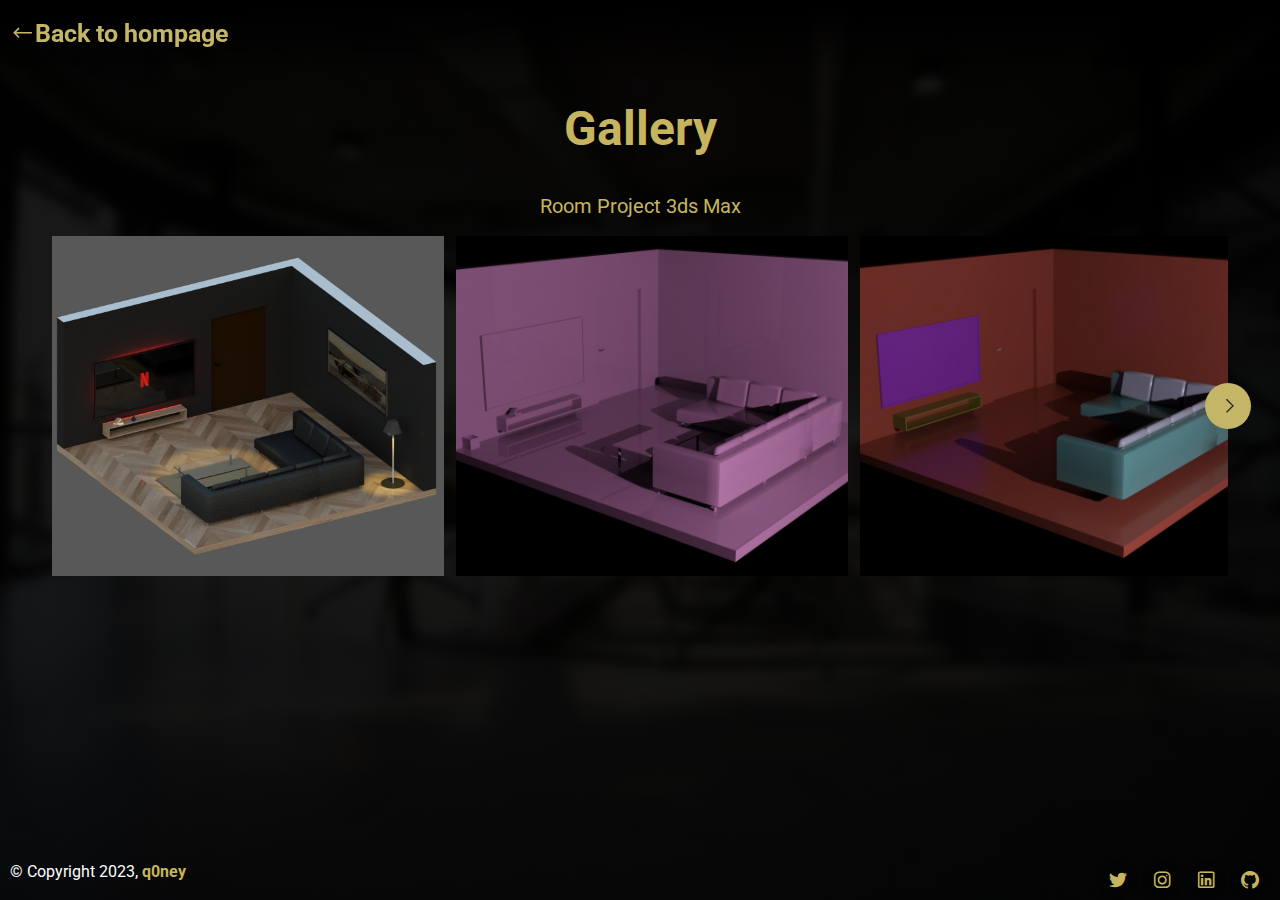
==== commit d624d634: "Update" ====
--- a/gallery.html
+++ b/gallery.html
@@ -14,28 +14,37 @@
   <script src="./assets/js/bootstrap.bundle.min.js"></script>
   <script src="./assets/js/aos.js"></script>
   <script src="./assets/js/main.js"></script>
-  
+
   <script> $(function() { AOS.init(); }); </script>
 
 </head>
 <body>
+    <section class="background">
+
     <nav class="back-nav">
-    <a class="back-btn link-custom" target="_blank" rel="nofollow noopener" href="index.html" ><i class="las la-long-arrow-alt-left"></i>Back to hompage</a>
+    <a class="back-btn link-custom"  rel="nofollow noopener" href="index.html" ><i class="las la-long-arrow-alt-left"></i>Back to hompage</a>
     </nav>
-<div class="container " style="max-width: 1200px; height: 800px; margin-top: 100px;"> 
+    
+<div class="container" style="max-width: 1200px; height: 800px; margin-top: 100px;"> 
+
 
     
-    <div class="row pb-4 gallery-tittle">
-        <h1>Gallery</h1>
+    <div class="row pb-4">
+        <h1 style="font-weight: bold;">Gallery</h1>
     </div>
+    <div class="row">
+      <h1 class="gallery-h">Room Project 3ds Max</h1>
+  </div>
 
     <div class="wrapper">
+      
       <i id="left" class="las la-angle-left"></i>
       <div class="carousel">
-        <img src="/assets/images/img1.jpg" alt="img" draggable="false">
-        <img src="/assets/images/img2.jpg" alt="img" draggable="false">
-        <img src="/assets/images/img3.jpg" alt="img" draggable="false">
-        <img src="/assets/images/img4.jpg" alt="img" draggable="false">
+        <img src="/assets/images/room15.jpg" alt="img" draggable="false">
+        <img src="/assets/images/room1.jpg" alt="img" draggable="false">
+        <img src="/assets/images/room2.jpg" alt="img" draggable="false">
+        <img src="/assets/images/room5.jpg" alt="img" draggable="false">
+        <img src="/assets/images/room6.jpg" alt="img" draggable="false">
       </div>
       <i id="right" class="las la-angle-right"></i>
     </div>
@@ -82,10 +91,12 @@
     </div>
   </div>
 
+</section>
+
+  <script src="./assets/js/slider.js"></script>
+  
 
 
-  <script src="./assets/js/slider.js"></script>
-
-
+  
 </body>
 </html>--- a/assets/css/style.css
+++ b/assets/css/style.css
@@ -200,8 +200,9 @@
 .home .banner .banner_middle img {
     align-items: center;
     border-radius: 50%;
-    box-shadow: 0 0 0 4px  #c6b55e;
+    box-shadow: 0 0 0 4px  #ad9d49;
     display: block;
+    pointer-events: none;
 }
 
 
@@ -243,6 +244,34 @@
 
 }
 
+.project {
+    flex-basis: calc(50% - 0.5vw);
+    background: #00000091;
+    display: flex;
+    margin-bottom: 3vw;
+    justify-content: space-evenly;
+    text-align: center;
+    padding: 1.5vw;
+    
+    
+}
+
+
+
+.project h4 {
+    flex-basis: 67%;
+}
+
+.imgbox img {
+    flex-basis: 10%;
+    width: 100%;
+    border-radius: 1vw;
+    display: block;
+    box-shadow: 0 0 0 4px #c6b55e;
+    pointer-events: none;
+    margin-bottom: 15px;
+}
+
 .shadow-drop {
     transition: all 0.5s;
 }
@@ -284,7 +313,8 @@
     box-shadow: 0 0 0 4px #c6b55e;
     display: block;
     width: 100%;
-    height: 350px;
+    
+    
 
 } 
 
@@ -314,7 +344,11 @@
       /* Add the blur effect */
     background-size: cover;
 
-}
+    
+
+}
+
+
 
 .about-me {
     flex-basis: calc(50% - 0.5vw);
@@ -323,6 +357,17 @@
     text-align: center;
     margin-bottom: 1vw;
     padding: 13px;
+    
+}
+.about-melvl {
+    flex-basis: calc(50% - 0.5vw);
+    background: #000000a6;
+    align-items: center;
+    justify-content: space-evenly;
+    display: flex;
+    margin-bottom: 1vw;
+    flex-wrap: wrap;
+    padding: 1vw;
     
 }
 
@@ -444,6 +489,7 @@
     padding-left: 10px;
     padding-right: 10px;
     bottom: 0;
+    z-index: 1;
 }
 
 .social-icons {
@@ -468,14 +514,15 @@
     padding: 16px 20px;
     border: none;
     cursor: pointer;
-    position: fixed;
+    position: absolute;
     bottom: 50px;
     font-size: 18px;
-    right: 28px;
+    right: 20px;
     width: 280px;
     text-align: center;
     border-radius: 10px;
     opacity: 0.9;
+    z-index: 2;
 }
 
 .open-calculator:focus,
@@ -486,11 +533,11 @@
 }
 
 .form-popup {
-    background-color: #000000cb;
+    background-color: #00000098;
     display: none;
-    position: fixed;
+    position: absolute;
     bottom: 130px;
-    right: 50px;
+    right: 30px;
     border: 3px solid #8b7c31;
     border-radius: 10px;
     max-width: 350px;
@@ -499,65 +546,37 @@
     
   }
 
-.form-popup input#number {
-    background-color: #1a1a1a;
-    color: #fff;
-    border-radius: 50%;
-    border: none;
-    width: 45px;
-    height: 45px;
-    margin: 2px;
-}
-.form-popup input#number1 {
-    background-color: #8b7c31;
-    color: #1a1a1a;
-    border-radius: 50%;
-    border: none;
-    width: 45px;
-    height: 45px;
-    margin: 2px;
-}
-
-.form-popup input#number2 {
-    background-color: #a1a19f;
-    color: #1a1a1a;
-    border-radius: 50%;
-    border: none;
-    width: 45px;
-    height: 45px;
-    margin: 2px;
-}
-
-.form-popup input#number0 {
-    background-color: #1a1a1a;
-    color: #fff;
-    border-radius: 30px;
-    border: none;
-    width: 98px;
-    height: 45px;
-    margin: 2px;
-    padding-right: 50px;
-}
-
-input#display {
-    height: 100px;
-    background-color: transparent;
-    border: none;
-    color: #fff;
-    font-size: 25px;
-    max-width: 200px;
+ 
+
+  .form-popup button.btn-brand {
+    font-size: 10px;
+    
+  }
+
+.close {
+    
+    position: relative;
 }
 
 .cancel {
+    display: flex;
+    position: absolute;
+    border-radius: 100%;
+
     background-color: #c6b55e;
     color: white;
-    padding: 12px 15px;
+    padding: 0.2vw;
     border: none;
     cursor: pointer;
-    width: 100%;
-    margin-top: 15px;
+    font-size: 1px;
+    align-items: center;
     margin-bottom:10px;
     opacity: 0.8;
+    right: 0;
+    top: 0;
+}
+.cancel i {
+    font-size: 15px;
 }
 
 .cancel:hover,
@@ -567,30 +586,7 @@
     border-color: #8b7c31;
 }
 
-.form-popup input#number1:focus {
-    background-color: rgba(255, 251, 251, 0.863);
-
-}
-
-.form-popup input#number:hover {
-    background-color: rgba(80, 78, 78, 0.863);
-
-}
-
-.form-popup input#number0:hover {
-    background-color: rgba(80, 78, 78, 0.863);
-
-}
-
-.form-popup input#number1:hover {
-    background-color: #c5b567;
-
-}
-
-.form-popup input#number2:hover {
-    background-color: #e0e0e0;
-
-}
+
 
 .back-btn {
     font-weight: bold;
@@ -603,18 +599,23 @@
     text-align: center;
 }
 
-.gallery-btn {
-    position: absolute;
-   bottom: 0px;
-   right: 30px;
-    
-}
-
+section#Work .btn {
+    padding-top: 5px;
+    padding-bottom: 1px;
+    padding-left: 2px;
+    padding-right: 2px;
+    margin-bottom: 10px;
+}
+
+
+.gallery-h {
+    font-size: 20px;
+}
 
 .wrapper {
     max-width: 1200px;
     position: relative;
-    margin-top: 7vw;
+    margin-top: 0.4vw;
 }
 
 .wrapper i {
@@ -642,6 +643,10 @@
     right: -23px;
 }
 
+.wrapper i:hover {
+    background: #8b7c31;
+}
+
 .wrapper .carousel {
     font-size: 0px;
     white-space: nowrap;
@@ -696,4 +701,64 @@
 .gallery-tittle h1 {
     font-weight: bold;
     
-}+}
+
+span {
+    flex-basis: 100%;
+    position: relative;
+    font-size: 25px;
+    
+}
+
+span.level {
+    background-color: #7a7a7621;
+    border-radius: 1.5vw;
+    height: calc(100% - 0.4vw);
+    margin: 0.2vw 0;
+    opacity: 0.8;
+    position: absolute;
+    right: 0;
+    top: 0;
+    width: 50%;
+    
+}
+
+ span .level .level-value1 {
+    background-color: #b87c0e;
+    border-radius: 12px;
+    height: 100%;
+    left: 0;
+    position: absolute;
+    top: 0;
+    
+}
+span .level .level-value2 {
+    background-color: #118b9b;
+    border-radius: 12px;
+    height: 100%;
+    left: 0;
+    position: absolute;
+    top: 0;
+    
+}
+span .level .level-value3 {
+    background-color: #bcbe17;
+    border-radius: 12px;
+    height: 100%;
+    left: 0;
+    position: absolute;
+    top: 0;
+    
+}
+
+.background {
+    background-image: linear-gradient(rgba(0, 0, 0, 0.5),
+    rgba(0, 0, 0, 0.5)), url("/assets/images/nastuh-abootalebi-eHD8Y1Znfpk-unsplash.jpg");
+    background-position: bottom;
+    background-repeat: no-repeat;
+    background-size: cover;
+    height: 100vh;
+    width: 100%;
+  }
+  
+  
